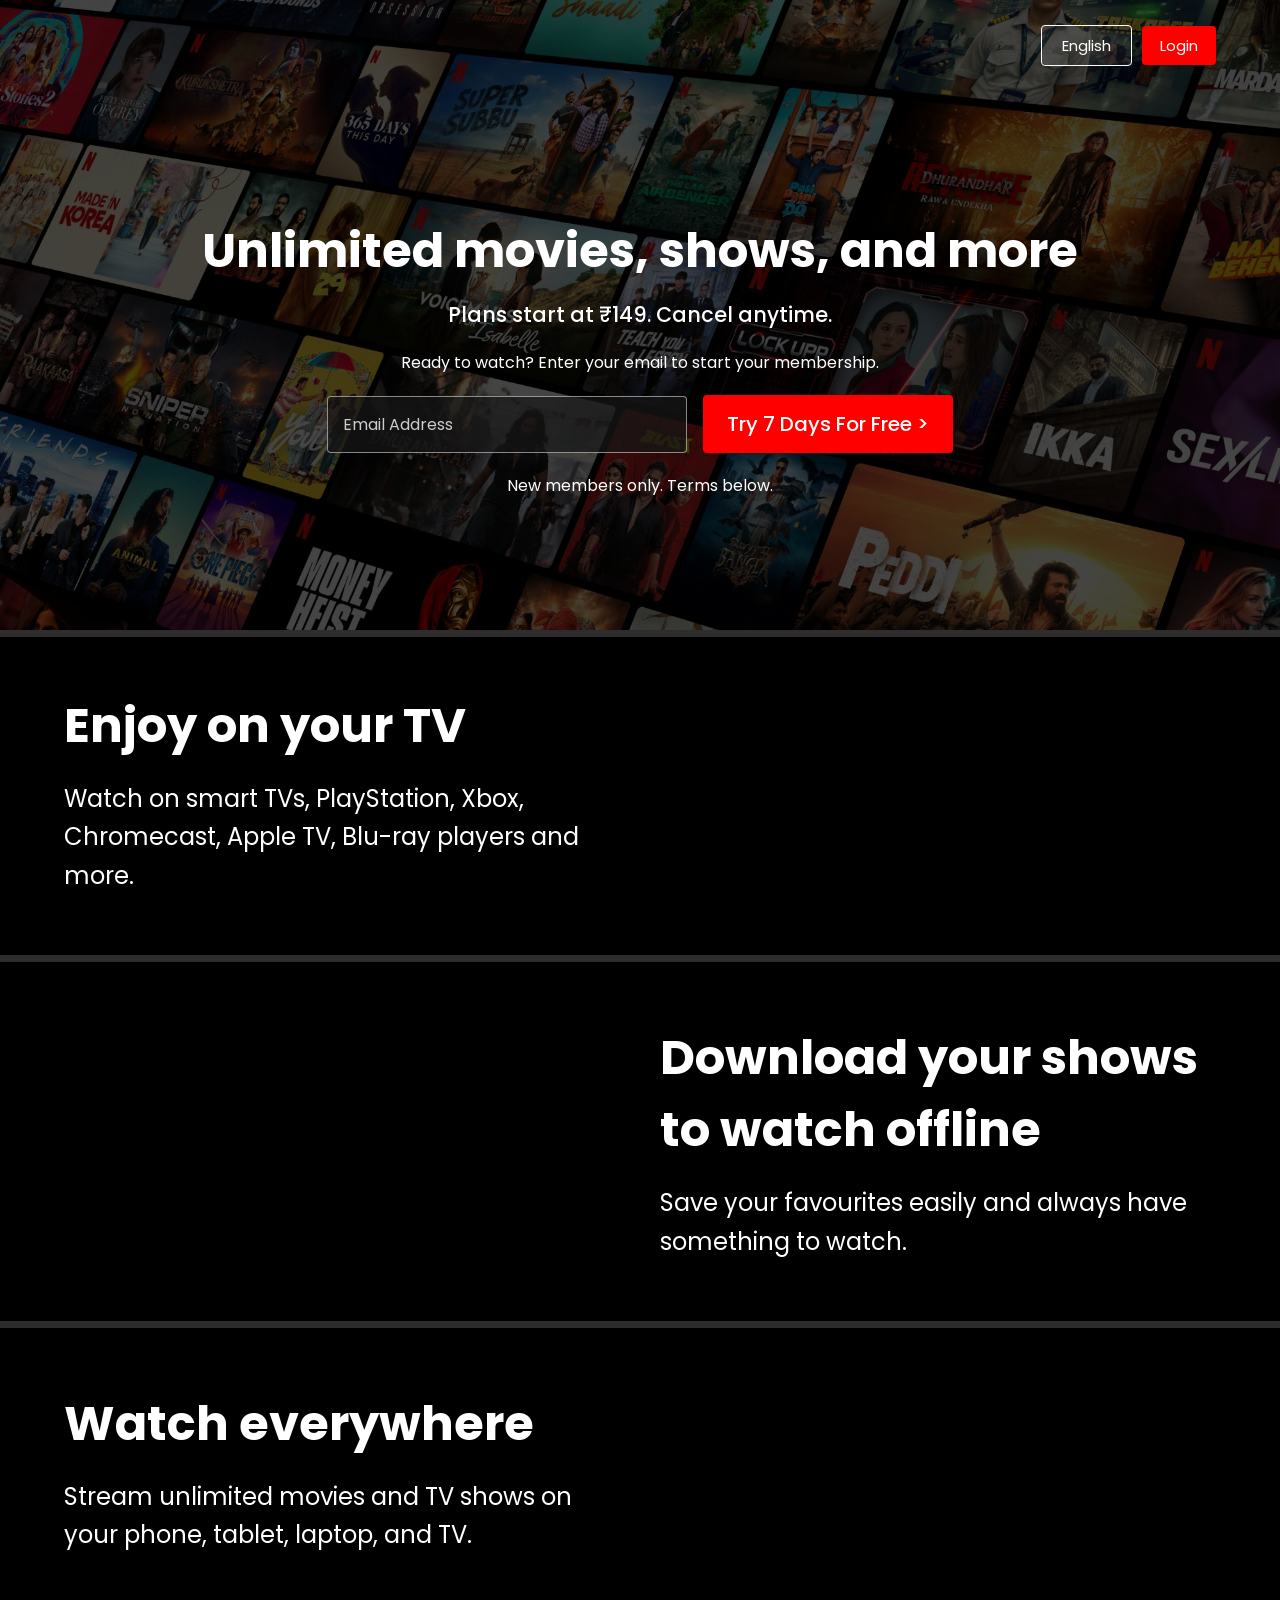
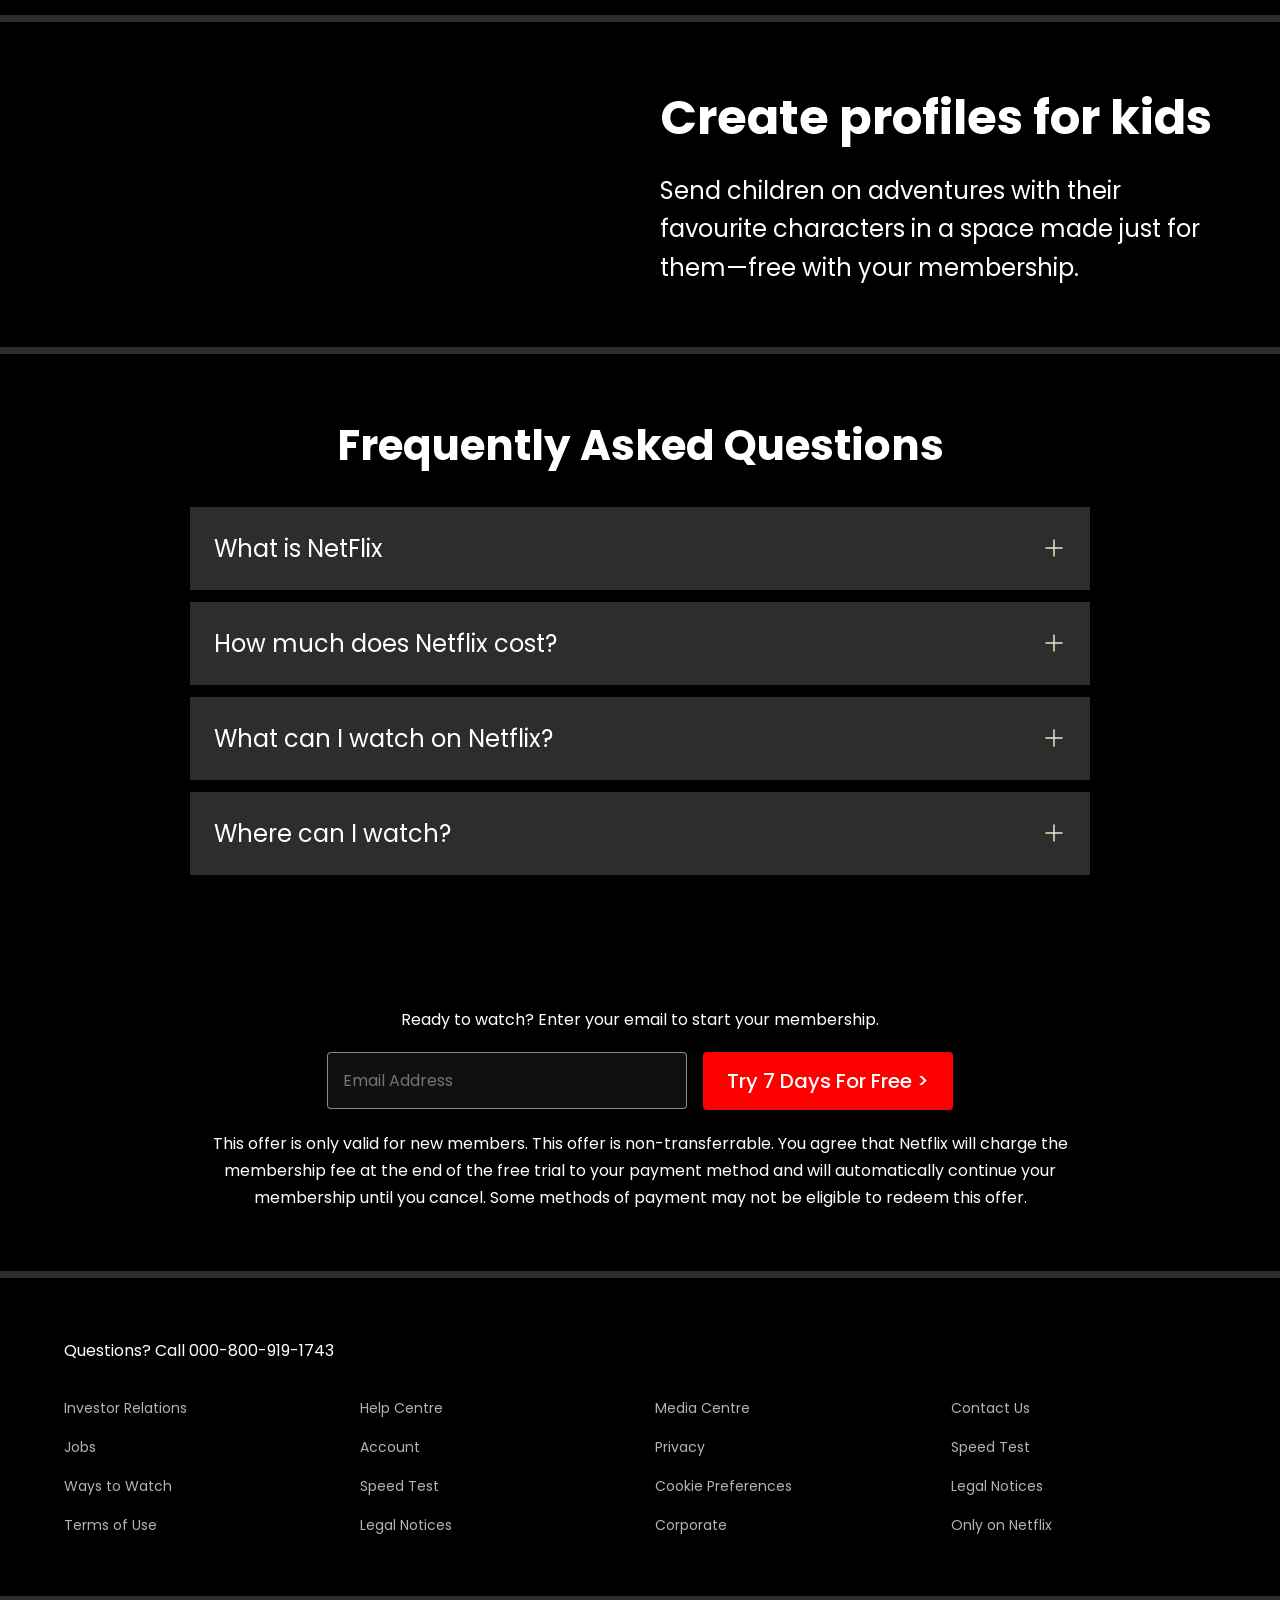
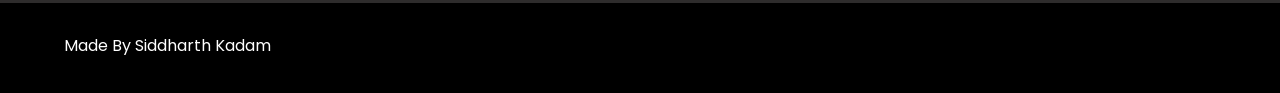
==== index.html @ 584b53ad "Update index.html" ====
<!DOCTYPE html>
<html lang="en">

<head>
    <meta charset="UTF-8">
    <meta name="viewport" content="width=device-width, initial-scale=1.0">
    <title>Movie Streaming UI Clone</title>
    <link rel="stylesheet" href="style.css">
    <link rel="preconnect" href="https://fonts.googleapis.com">
    <link rel="preconnect" href="https://fonts.gstatic.com" crossorigin>
    <link
        href="https://fonts.googleapis.com/css2?family=Poppins:ital,wght@0,100;0,200;0,300;0,400;0,500;0,600;0,700;0,800;0,900;1,100;1,200;1,300;1,400;1,500;1,600;1,700;1,800;1,900&display=swap"
        rel="stylesheet">

</head>

<body>
    <div class="main">
        <nav>
             <span> 
                 <img width="60"
                    src="https://occ.a.nflxso.net/dnmt/api/v6/iL4oJVDYZ8KLSrJ6eG2OwtghbfQ/AAAAAVvRDRqBcLS7fk0Qpns6gQSS3VdMMYtpN_ba4Nzu63yuVrE7JHt-MdKCNAQnJ8SrsPBqivurwF6ugwnAa54jBGNohFD6CNLHDjwQUnPO_cKrHSqgmLOAw0zUe2dRClJd4cchXguY1Bjj.svg"
                    alt="">
            </span>
            <div>
                <button class="btn">English</button>
                <button class="btn-red-sm">Login</button>
            </div>
        </nav>
        <div class="box"></div>
        <div class="hero">
            <span>Unlimited movies, shows, and more</span>
            <span>Plans start at ₹149. Cancel anytime.</span>
            <span>Ready to watch? Enter your email to start your membership.</span>
            <div class="hero-buttons">
                <input type="text" placeholder="Email Address">
                <button class="btn-red">Try 7 Days For Free > </button>
            </div>

            <span>New members only. Terms below.</span>


        </div>
        <div class="separation"></div>
    </div>

    <section class="first">
        <div>
            <span> Enjoy on your TV</span>
            <span>Watch on smart TVs, PlayStation, Xbox, Chromecast, Apple TV, Blu-ray players and more.</span>
        </div>

        <div class="secImg">
            <!-- <img src="https://assets.nflxext.com/ffe/siteui/acquisition/ourStory/fuji/desktop/tv.png" alt="">
            <video src="https://assets.nflxext.com/ffe/siteui/acquisition/ourStory/fuji/desktop/video-tv-in-0819.m4v"
                autoplay loop muted></video> -->
        </div>
    </section>
    <div class="separation"></div>

    <section class="first second">

        <div class="secImg">
            <!-- <img src="https://assets.nflxext.com/ffe/siteui/acquisition/ourStory/fuji/desktop/mobile-0819.jpg" alt=""> -->

        </div>

        <div>
            <span>Download your shows to watch offline</span>
            <span>Save your favourites easily and always have something to watch.</span>
        </div>
    </section>
    <div class="separation"></div>

    <section class="first third">
        <div>
            <span>Watch everywhere</span>
            <span>Stream unlimited movies and TV shows on your phone, tablet, laptop, and TV.</span>
        </div>

        <div class="secImg">
            <!-- <img src="https://assets.nflxext.com/ffe/siteui/acquisition/ourStory/fuji/desktop/tv.png" alt="">
            <video src="https://assets.nflxext.com/ffe/siteui/acquisition/ourStory/fuji/desktop/video-devices-in.m4v"
                autoplay loop muted></video> -->
        </div>
    </section>
    <div class="separation"></div>

    <section class="first second">

        <div class="secImg">
            <!-- <img src="https://occ-0-2849-3646.1.nflxso.net/dnm/api/v6/19OhWN2dO19C9txTON9tvTFtefw/AAAABVr8nYuAg0xDpXDv0VI9HUoH7r2aGp4TKRCsKNQrMwxzTtr-NlwOHeS8bCI2oeZddmu3nMYr3j9MjYhHyjBASb1FaOGYZNYvPBCL.png?r=54d"
                alt=""> -->

        </div>
        <div>
            <span>Create profiles for kids</span>
            <span>Send children on adventures with their favourite characters in a space made just for them—free with
                your membership.</span>
        </div>
    </section>

    <div class="separation"></div>

    <section class="faq">
        <h2>Frequently Asked Questions</h2>
        <div class="faqbox">
            <span>What is NetFlix</span>
            <svg width="24" height="24" viewBox="0 0 24 24" fill="white" xmlns="http://www.w3.org/2000/svg">
                <path d="M12 4V20" stroke="#141B34" stroke-width="1.5" stroke-linecap="round" stroke-linejoin="round" />
                <path d="M4 12H20" stroke="#141B34" stroke-width="1.5" stroke-linecap="round" stroke-linejoin="round" />
            </svg>


        </div>

        <div class="faqbox">
            <span>How much does Netflix cost?</span>
            <svg width="24" height="24" viewBox="0 0 24 24" fill="white" xmlns="http://www.w3.org/2000/svg">
                <path d="M12 4V20" stroke="#141B34" stroke-width="1.5" stroke-linecap="round" stroke-linejoin="round" />
                <path d="M4 12H20" stroke="#141B34" stroke-width="1.5" stroke-linecap="round" stroke-linejoin="round" />
            </svg>


        </div>

        <div class="faqbox">
            <span>What can I watch on Netflix?</span>
            <svg width="24" height="24" viewBox="0 0 24 24" fill="white" xmlns="http://www.w3.org/2000/svg">
                <path d="M12 4V20" stroke="#141B34" stroke-width="1.5" stroke-linecap="round" stroke-linejoin="round" />
                <path d="M4 12H20" stroke="#141B34" stroke-width="1.5" stroke-linecap="round" stroke-linejoin="round" />
            </svg>


        </div>

        <div class="faqbox">
            <span>Where can I watch?</span>
            <svg width="24" height="24" viewBox="0 0 24 24" fill="white" xmlns="http://www.w3.org/2000/svg">
                <path d="M12 4V20" stroke="#141B34" stroke-width="1.5" stroke-linecap="round" stroke-linejoin="round" />
                <path d="M4 12H20" stroke="#141B34" stroke-width="1.5" stroke-linecap="round" stroke-linejoin="round" />
            </svg>


        </div>


    </section>


    <div class="new">

        <div class="box"></div>
        <div class="heronew">
            <span>Ready to watch? Enter your email to start your membership.</span>
            <div class="hero-buttons">
                <input type="text" placeholder="Email Address">
                <button class="btn-red">Try 7 Days For Free > </button>
            </div>

            <span>This offer is only valid for new members. This offer is non-transferrable. You agree that Netflix will
                charge the membership fee at the end of the free trial to your payment method and will automatically
                continue your membership until you cancel. Some methods of payment may not be eligible to redeem this
                offer.</span>



            <!-- <span>Questions? Call 000-800-919-1743</span> -->

        </div>

    </div>

    <div class="separation"></div>

    <footer>
      <div class="questions">Questions? Call 000-800-919-1743</div> 
        <div class="footer">

            <div class="footer-item">
                <a href="faq">Investor Relations</a>
                <a href="faq">Jobs</a>
                <a href="faq">Ways to Watch</a>
                <a href="faq">Terms of Use</a>
            </div>

            <div class="footer-item">
                <a href="faq">Help Centre</a>
                <a href="faq">Account</a>
                <a href="faq">Speed Test</a>
                <a href="faq">Legal Notices</a>
            </div>

            <div class="footer-item">
                <a href="faq">Media Centre</a>
                <a href="faq">Privacy</a>
                <a href="faq">Cookie Preferences</a>
                <a href="faq">Corporate</a>
            </div>


            <div class="footer-item">
                <a href="faq">Contact Us</a>
                <a href="faq">Speed Test</a>
                <a href="faq">Legal Notices</a>
                <a href="faq">Only on Netflix</a>
            </div>

        </div>

    </footer>
    <div class="separation"></div>
    
    <div class="question">Made By Siddharth Kadam</div>

</body>

</html>
---- style.css ----
@import url('https://fonts.googleapis.com/css2?family=Poppins:wght@100;200;300;400;500;600;700;800;900&display=swap');

* {
    margin: 0;
    padding: 0;
    box-sizing: border-box;
    font-family: "Poppins", sans-serif;
}

body {
    background: black;
    overflow-x: hidden;
}

img {
    max-width: 100%;
    display: block;
}

.main {
    background-image: url(bg.jpg);
    min-height: 70vh;
    position: relative;
    background-position: center;
    background-repeat: no-repeat;
    background-size: cover;
    height: 70vh;
}

.main .box {
    position: absolute;
    top: 0;
    left: 0;
    width: 100%;
    height: 100%;
    background: black;
    opacity: .64;
    height: 70vh;
}

nav {
    width: 90%;
    max-width: 1200px;
    margin: auto;
    height: 90px;
    display: flex;
    justify-content: space-between;
    align-items: center;
    position: relative;
    z-index: 10;
}

nav img {
    width: 150px;
}

nav div {
    display: flex;
    align-items: center;
    gap: 10px;
}

nav button {
    position: relative;
    z-index: 10;
}

.hero {
    position: relative;
    z-index: 10;
    height: calc(100% - 90px);
    display: flex;
    flex-direction: column;
    justify-content: center;
    align-items: center;
    gap: 20px;
    color: white;
    text-align: center;
    padding: 20px;
}

.hero>:nth-child(1) {
    font-size: clamp(2rem, 5vw, 3rem);
    font-weight: 700;
    line-height: 1.2;
}

.hero>:nth-child(2) {
    font-size: clamp(1rem, 2vw, 1.3rem);
    font-weight: 500;
}

.hero>:nth-child(3) {
    font-size: 1rem;
}

.separation {
    height: 7px;
    background: #2e2c2c;
    position: relative;
    z-index: 20;
}

.btn {
    padding: 8px 20px;
    background: rgba(248, 243, 243, .05);
    color: #fff;
    border: 1px solid #fff;
    border-radius: 4px;
    cursor: pointer;
    font-size: 15px;
    transition: .3s;
}

.btn:hover {
    background: rgba(255, 255, 255, .15);
}

.btn-red {
    background: red;
    color: #fff;
    padding: 14px 24px;
    font-size: 20px;
    font-weight: 500;
    border: none;
    border-radius: 4px;
    cursor: pointer;
    transition: .3s;
    white-space: nowrap;
}

.btn-red:hover {
    background: #c11119;
}

.main input {
    width: 360px;
    max-width: 100%;
    padding: 15px;
    font-size: 16px;
    color: #fff;
    background: rgba(23, 23, 23, .7);
    border: 1px solid rgba(255, 255, 255, .5);
    border-radius: 4px;
    outline: none;
}

.main input::placeholder {
    color: #ccc;
}

.btn-red-sm {
    background: red;
    color: #fff;
    padding: 8px 18px;
    font-size: 15px;
    border: none;
    border-radius: 4px;
    cursor: pointer;
    transition: .3s;
}

.btn-red-sm:hover {
    background: #c11119;
}

.hero-buttons {
    display: flex;
    justify-content: center;
    align-items: center;
    gap: 16px;
    flex-wrap: wrap;
}

.first {
    width: 90%;
    max-width: 1200px;
    margin: auto;
    padding: 60px 0;
    display: flex;
    justify-content: space-between;
    align-items: center;
    gap: 40px;
    color: #fff;
}

.first>div {
    flex: 1;
}

.secImg {
    flex: 1;
    position: relative;
    display: flex;
    justify-content: center;
    align-items: center;
}

.secImg img {
    width: 100%;
    max-width: 555px;
    position: relative;
    z-index: 2;
}

.secImg video {
    position: absolute;
    width: 73%;
    top: 20%;
    left: 13%;
    z-index: 1;
}

section.first>div {
    display: flex;
    flex-direction: column;
    gap: 18px;
}

section.first>div :nth-child(1) {
    font-size: 48px;
    font-weight: 700;
}

section.first>div :nth-child(2) {
    font-size: 24px;
    line-height: 1.6;
}

.faq {
    background: #000;
    color: #fff;
    padding: 60px 20px;
}

.faq h2 {
    text-align: center;
    font-size: 42px;
    margin-bottom: 30px;
}

.faqbox {
    width: 100%;
    max-width: 900px;
    margin: 10px auto;
    padding: 24px;
    background: #2d2d2d;
    display: flex;
    justify-content: space-between;
    align-items: center;
    font-size: 24px;
    cursor: pointer;
    transition: .3s;
}

.faqbox:hover {
    background: #414141;
}

.faqbox svg {
    filter: invert(1);
}

.faqbox {
    transition: 0.3s ease;
    font-size: 24px;
    display: flex;
    align-items: center;
    justify-content: space-between;
    padding: 24px;
    background: #2d2d2d;
    width: 100%;
    max-width: 900px;
    margin: 12px auto;
    cursor: pointer;
}

.heronew {
    display: flex;
    flex-direction: column;
    justify-content: center;
    align-items: center;
    text-align: center;
    color: #fff;
    gap: 20px;
    padding: 60px 20px;
}

.heronew>:nth-child(3) {
    font-size: 16px;
    line-height: 1.7;
    max-width: 900px;
}

.new input {
    width: 360px;
    max-width: 100%;
    padding: 15px;
    font-size: 16px;
    color: #fff;
    border: 1px solid rgba(255, 255, 255, .5);
    border-radius: 4px;
    background: rgba(23, 23, 23, .7);
    outline: none;
}

footer {
    width: 90%;
    max-width: 1200px;
    margin: auto;
    padding: 60px 0;
    color: white;
}

footer .questions {
    margin-bottom: 35px;
}

.question {
    padding-top: 30px;
    padding-left: clamp(20px, 5vw, 80px);
    margin-bottom: 35px;
    color: white;
}

.footer {
    display: grid;
    grid-template-columns: repeat(4, 1fr);
    gap: 30px;
}

.footer-item {
    display: flex;
    flex-direction: column;
    gap: 18px;
}

.footer a {
    color: #b3b3b3;
    text-decoration: none;
    font-size: 14px;
}

.footer a:hover {
    text-decoration: underline;
}

/* ===========================
   Tablet
=========================== */

@media (max-width:992px) {

    .first {
        flex-direction: column;
        text-align: center;
    }

    .second {
        flex-direction: column-reverse;
    }

    .hero-buttons {
        flex-direction: column;
    }

    .hero-buttons input,
    .hero-buttons button {
        width: 100%;
        max-width: 420px;
    }

    .footer {
        grid-template-columns: repeat(2, 1fr);
        text-align: center;
    }

    .footer-item {
        align-items: center;
    }

    section.first>div :nth-child(1) {
        font-size: 38px;
    }

    section.first>div :nth-child(2) {
        font-size: 20px;
    }

}

/* ===========================
   Mobile
=========================== */

@media (max-width:600px) {

    nav {
        width: 95%;
        height: 80px;
    }

    nav img {
        width: 110px;
    }

    .btn {
        padding: 6px 12px;
        font-size: 13px;
    }

    .btn-red-sm {
        padding: 6px 14px;
        font-size: 13px;
        margin-left: 0;
    }

    .hero {
        padding: 20px;
        gap: 16px;
    }

    .hero>:nth-child(1) {
        font-size: 32px;
    }

    .hero>:nth-child(2) {
        font-size: 18px;
    }

    .hero>:nth-child(3) {
        font-size: 15px;
    }

    .hero-buttons {
        flex-direction: column;
        width: 100%;
    }

    .hero-buttons input,
    .hero-buttons button {
        width: 100%;
    }

    section.first {
        padding: 40px 0;
    }

    section.first>div :nth-child(1) {
        font-size: 30px;
    }

    section.first>div :nth-child(2) {
        font-size: 18px;
    }

    .secImg img {
        max-width: 320px;
    }

    .secImg video {
        width: 73%;
        top: 20%;
        left: 13%;
    }

    .faq {
        padding: 40px 15px;
    }

    .faq h2 {
        font-size: 28px;
    }

    .faqbox {
        font-size: 18px;
        padding: 18px;
    }

    .heronew {
        padding: 40px 15px;
    }

    .new input {
        width: 100%;
    }

    .footer {
        grid-template-columns: 1fr;
        text-align: center;
    }

    .footer-item {
        align-items: center;
    }
}
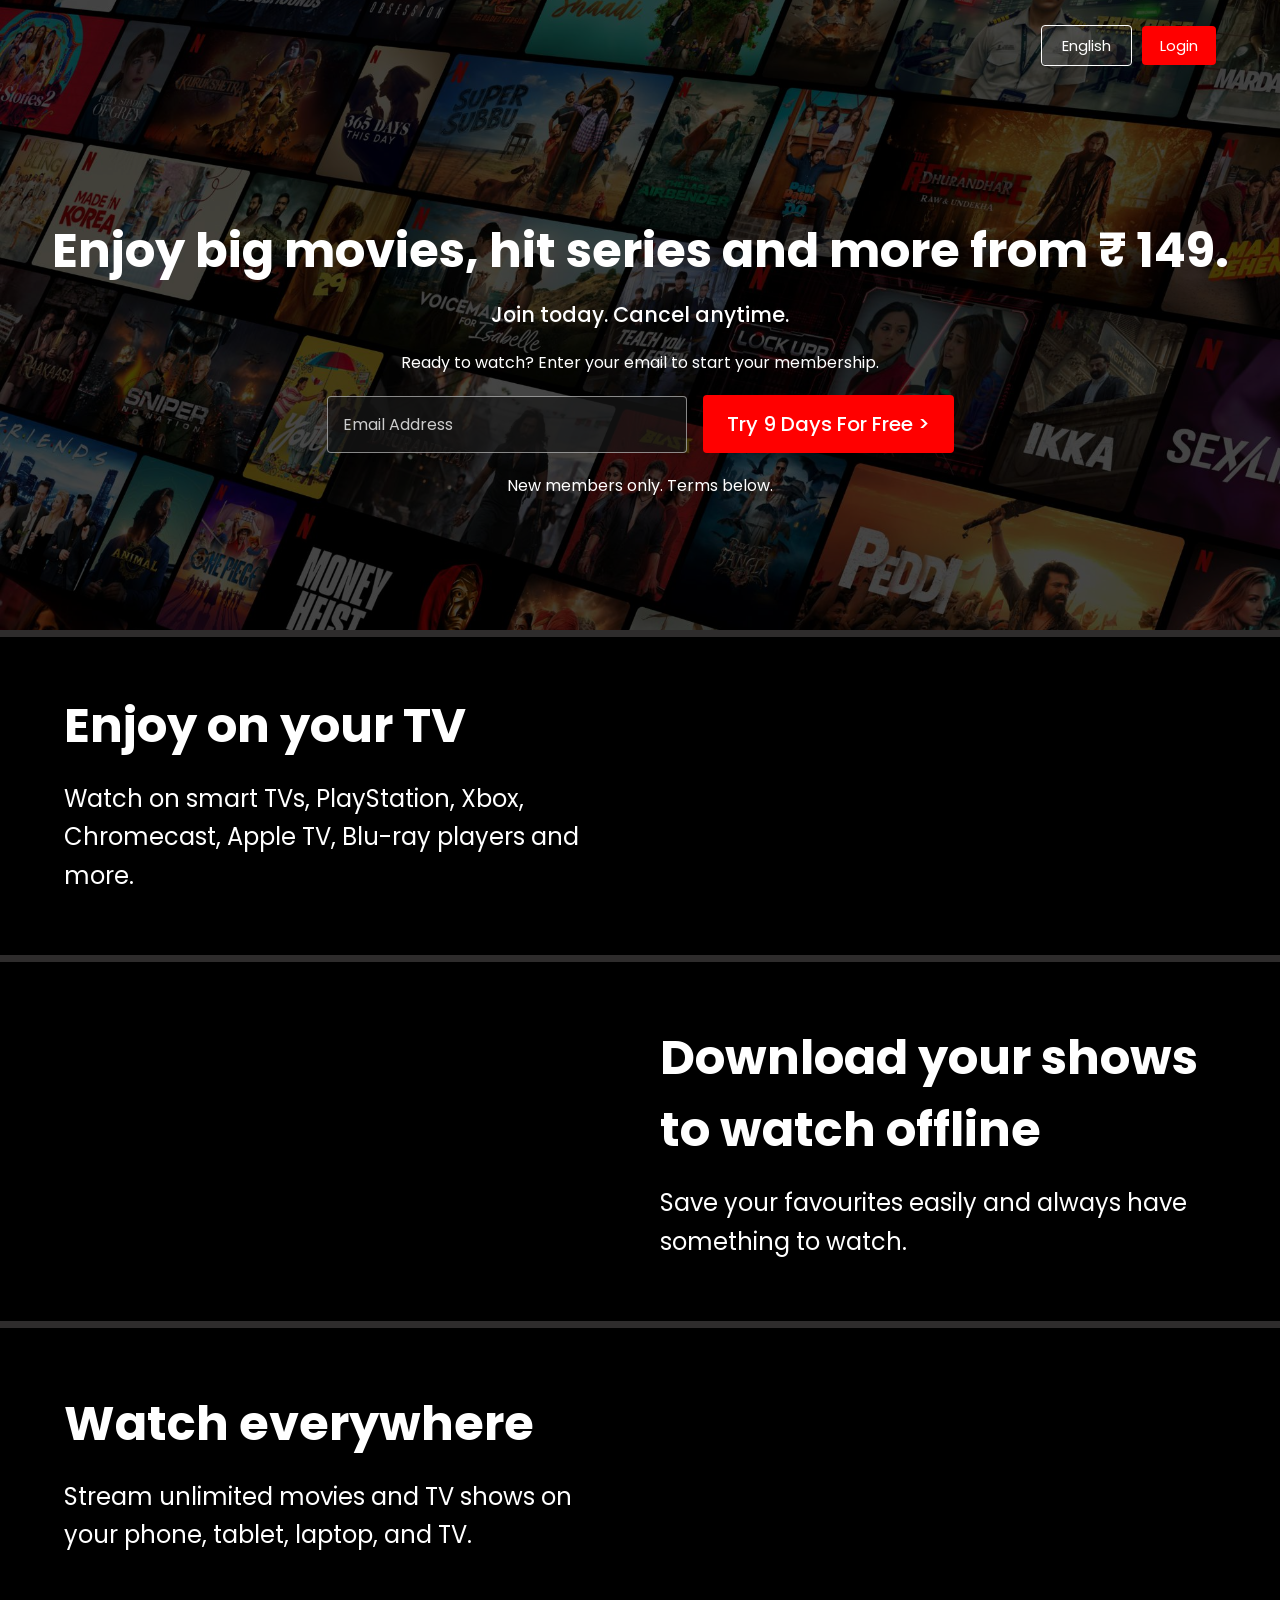
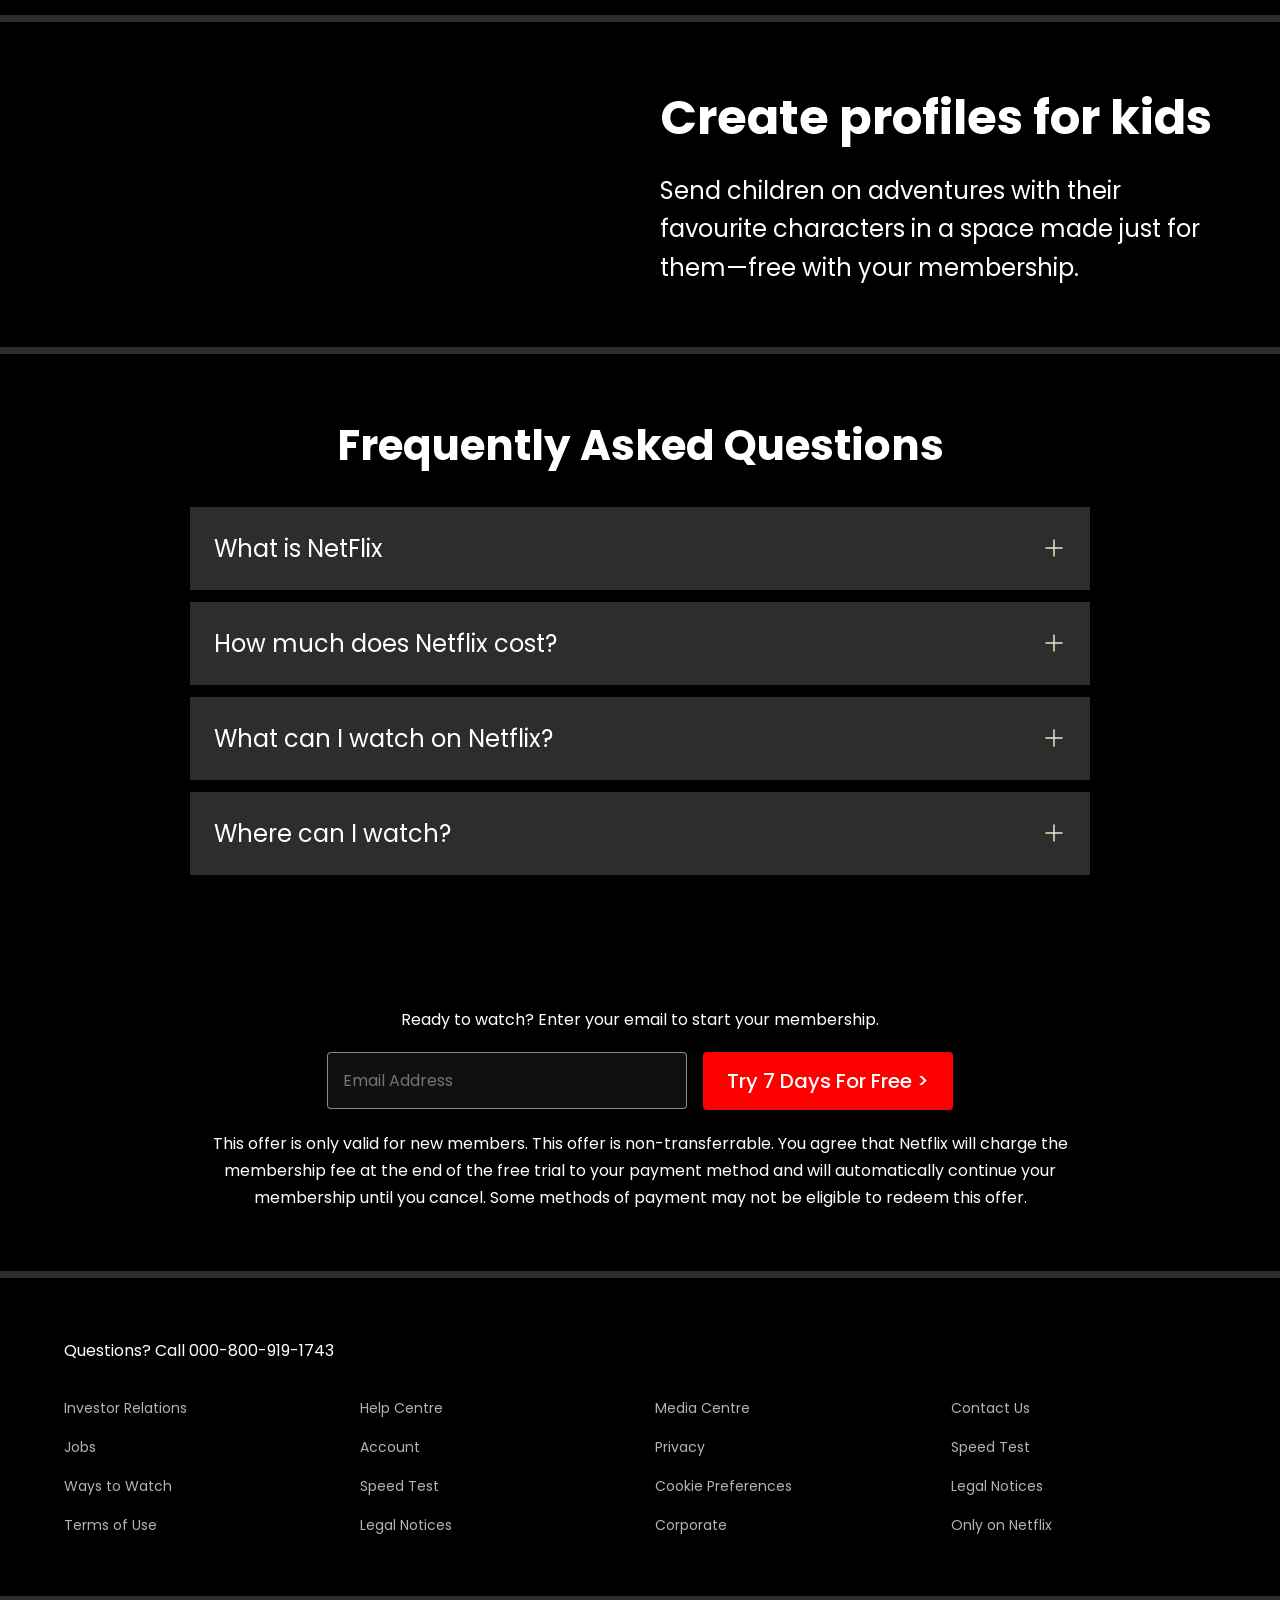
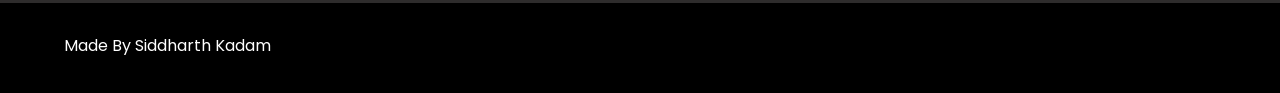
==== commit 7f6f9bd8: "Update index.html" ====
--- a/index.html
+++ b/index.html
@@ -18,9 +18,9 @@
     <div class="main">
         <nav>
              <span> 
-                 <img width="60"
+                 <!-- <img width="60"
                     src="https://occ.a.nflxso.net/dnmt/api/v6/iL4oJVDYZ8KLSrJ6eG2OwtghbfQ/AAAAAVvRDRqBcLS7fk0Qpns6gQSS3VdMMYtpN_ba4Nzu63yuVrE7JHt-MdKCNAQnJ8SrsPBqivurwF6ugwnAa54jBGNohFD6CNLHDjwQUnPO_cKrHSqgmLOAw0zUe2dRClJd4cchXguY1Bjj.svg"
-                    alt="">
+                    alt=""> -->
             </span>
             <div>
                 <button class="btn">English</button>
@@ -29,12 +29,12 @@
         </nav>
         <div class="box"></div>
         <div class="hero">
-            <span>Unlimited movies, shows, and more</span>
-            <span>Plans start at ₹149. Cancel anytime.</span>
+            <span>Enjoy big movies, hit series and more from ₹ 149.</span>
+            <span>Join today. Cancel anytime.</span>
             <span>Ready to watch? Enter your email to start your membership.</span>
             <div class="hero-buttons">
                 <input type="text" placeholder="Email Address">
-                <button class="btn-red">Try 7 Days For Free > </button>
+                <button class="btn-red">Try 9 Days For Free > </button>
             </div>
 
             <span>New members only. Terms below.</span>
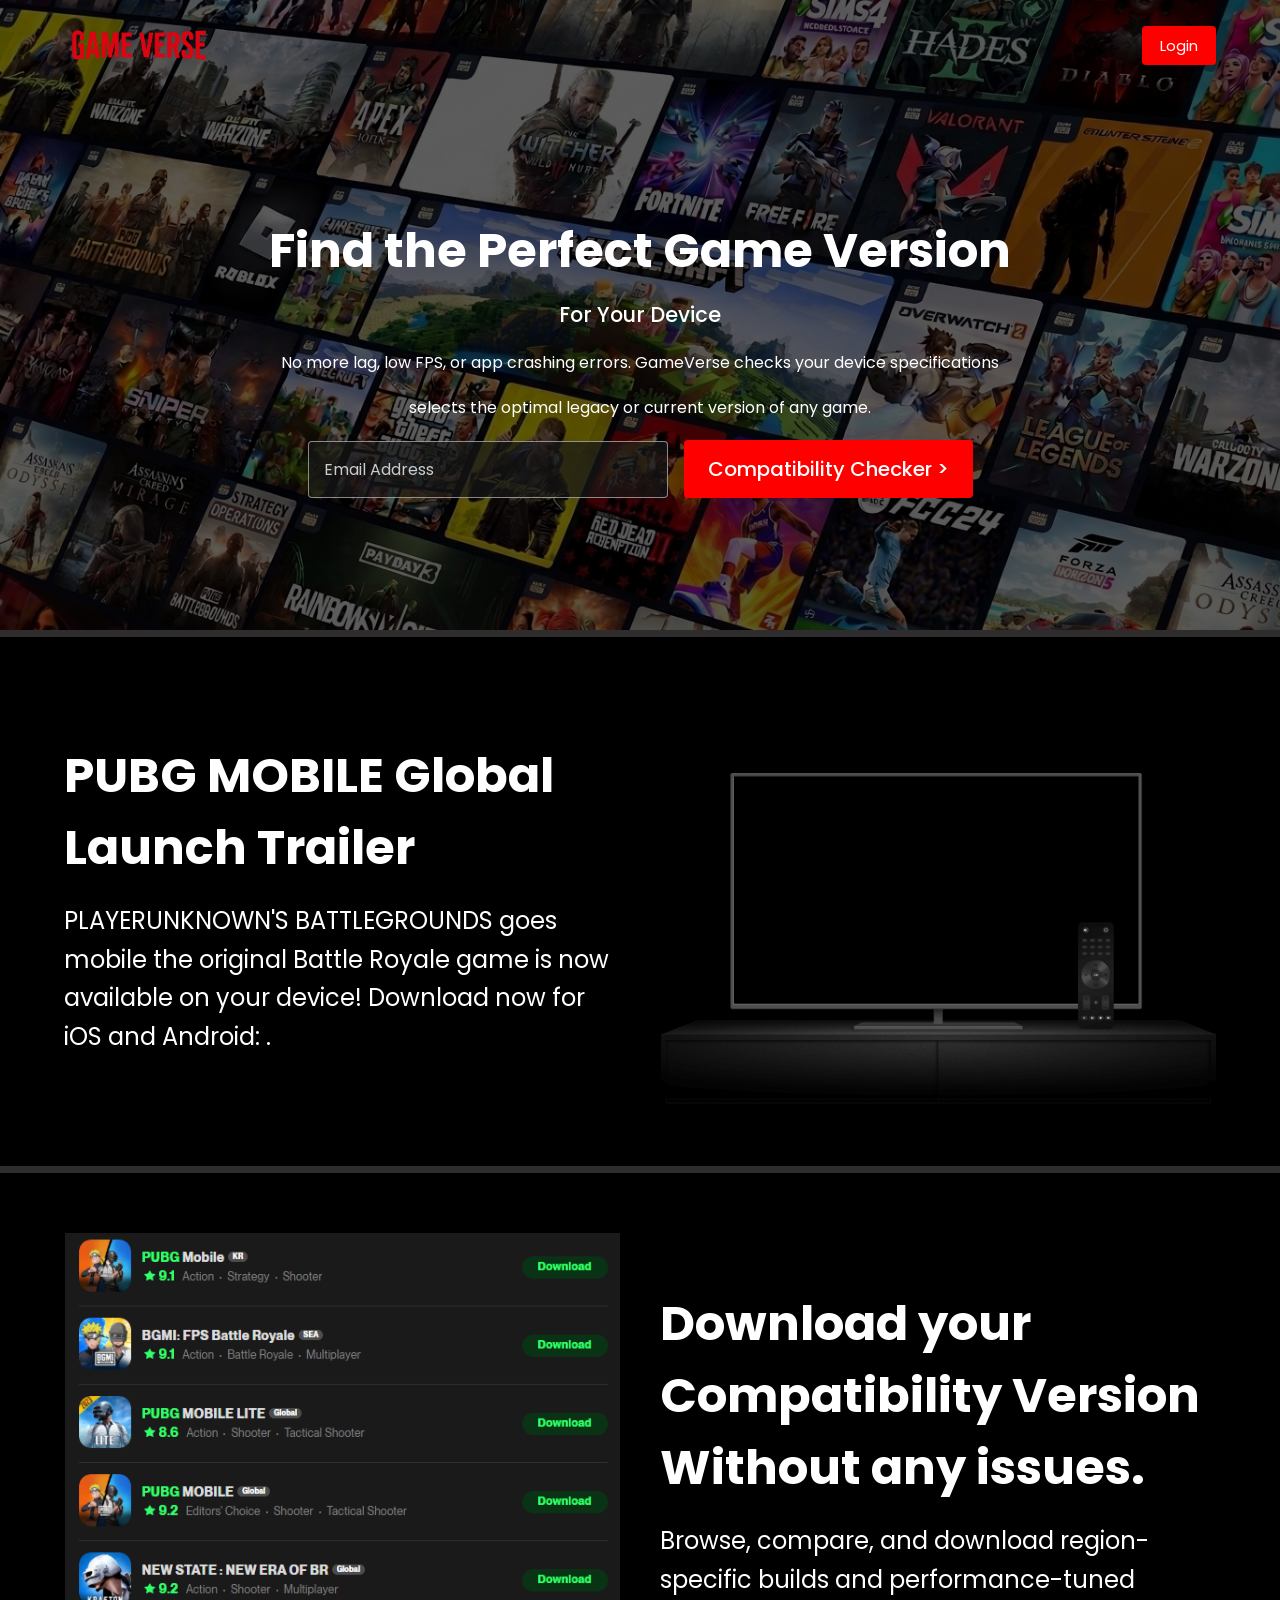
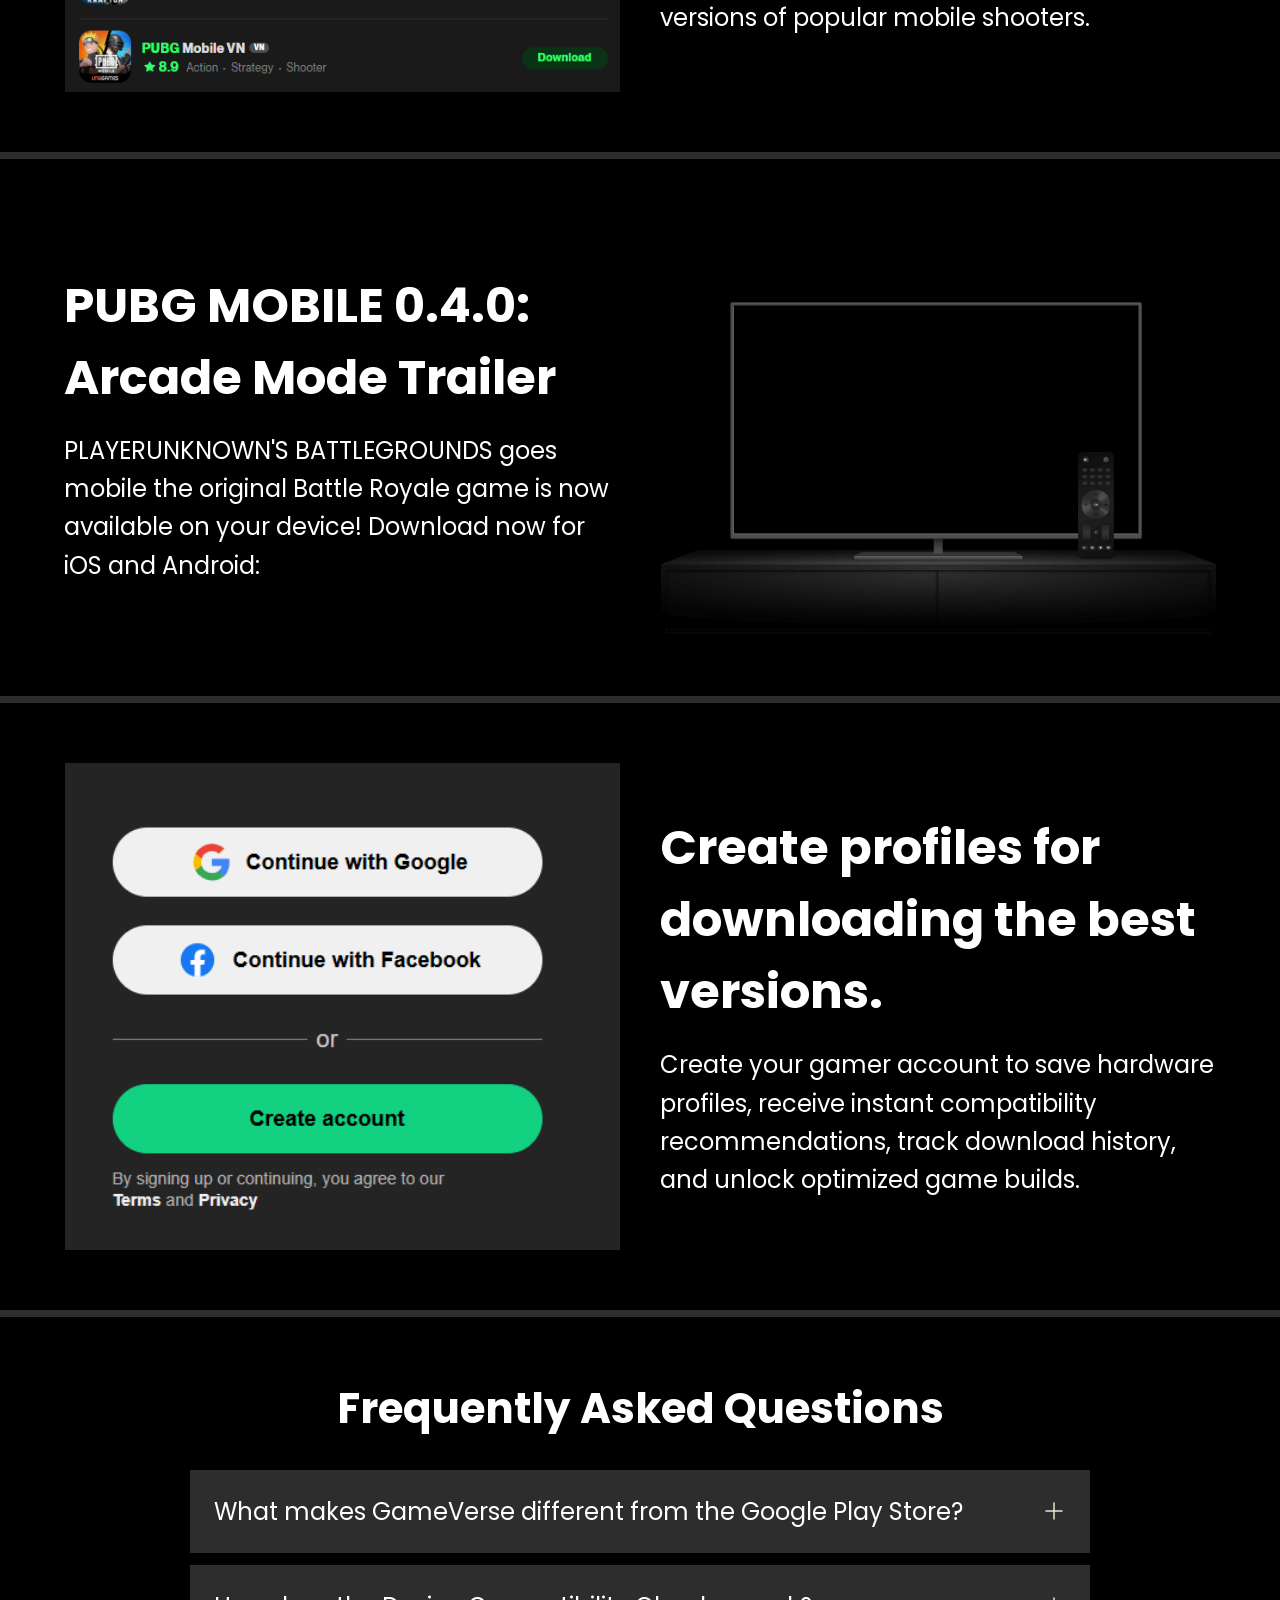
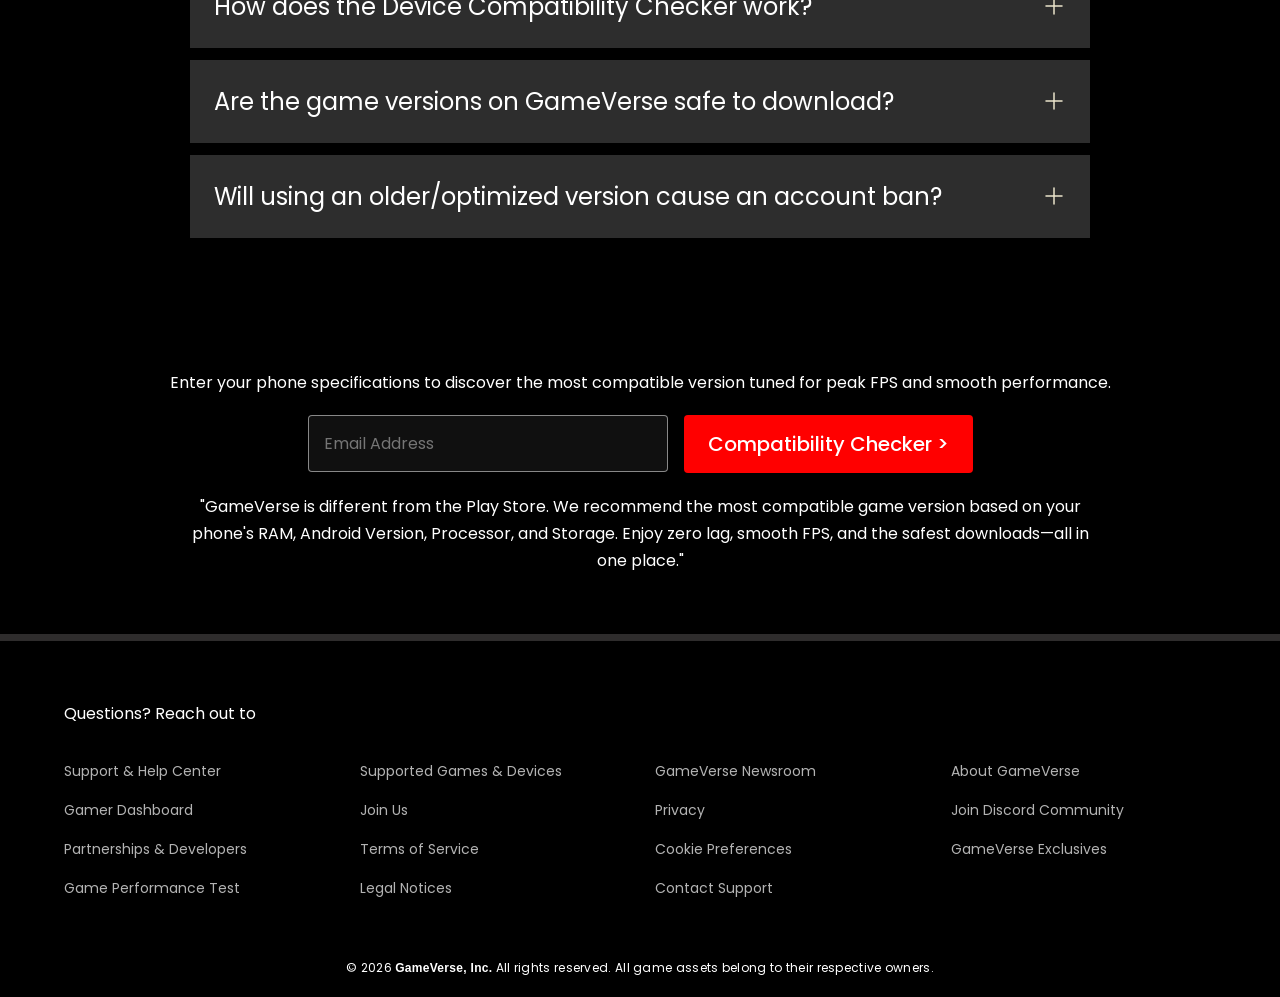
==== commit 0baaa0c4: "update" ====
--- a/index.html
+++ b/index.html
@@ -17,27 +17,25 @@
 <body>
     <div class="main">
         <nav>
-             <span> 
-                 <!-- <img width="60"
-                    src="https://occ.a.nflxso.net/dnmt/api/v6/iL4oJVDYZ8KLSrJ6eG2OwtghbfQ/AAAAAVvRDRqBcLS7fk0Qpns6gQSS3VdMMYtpN_ba4Nzu63yuVrE7JHt-MdKCNAQnJ8SrsPBqivurwF6ugwnAa54jBGNohFD6CNLHDjwQUnPO_cKrHSqgmLOAw0zUe2dRClJd4cchXguY1Bjj.svg"
-                    alt=""> -->
+            <span>
+                <img width="60" src="/logo.png" alt="">
             </span>
             <div>
-                <button class="btn">English</button>
                 <button class="btn-red-sm">Login</button>
             </div>
         </nav>
         <div class="box"></div>
         <div class="hero">
-            <span>Enjoy big movies, hit series and more from ₹ 149.</span>
-            <span>Join today. Cancel anytime.</span>
-            <span>Ready to watch? Enter your email to start your membership.</span>
+            <span>Find the Perfect Game Version</span>
+            <span>For Your Device</span>
+            <span>No more lag, low FPS, or app crashing errors. GameVerse checks your device specifications</span>
+            <span> selects the optimal legacy or current version of any game.</span>
+
             <div class="hero-buttons">
                 <input type="text" placeholder="Email Address">
-                <button class="btn-red">Try 9 Days For Free > </button>
-            </div>
-
-            <span>New members only. Terms below.</span>
+                <button class="btn-red">Compatibility Checker > </button>
+            </div>
+
 
 
         </div>
@@ -46,14 +44,15 @@
 
     <section class="first">
         <div>
-            <span> Enjoy on your TV</span>
-            <span>Watch on smart TVs, PlayStation, Xbox, Chromecast, Apple TV, Blu-ray players and more.</span>
-        </div>
-
-        <div class="secImg">
-            <!-- <img src="https://assets.nflxext.com/ffe/siteui/acquisition/ourStory/fuji/desktop/tv.png" alt="">
-            <video src="https://assets.nflxext.com/ffe/siteui/acquisition/ourStory/fuji/desktop/video-tv-in-0819.m4v"
-                autoplay loop muted></video> -->
+            <span>
+                PUBG MOBILE Global Launch Trailer</span>
+            <span>PLAYERUNKNOWN'S BATTLEGROUNDS goes mobile the original Battle Royale game is now available on your
+                device! Download now for iOS and Android: .</span>
+        </div>
+
+        <div class="secImg">
+            <img src="/tv.png" alt="">
+            <video src="pubg video1.mp4" autoplay loop muted preload="metadata"></video>
         </div>
     </section>
     <div class="separation"></div>
@@ -61,27 +60,28 @@
     <section class="first second">
 
         <div class="secImg">
-            <!-- <img src="https://assets.nflxext.com/ffe/siteui/acquisition/ourStory/fuji/desktop/mobile-0819.jpg" alt=""> -->
-
-        </div>
-
-        <div>
-            <span>Download your shows to watch offline</span>
-            <span>Save your favourites easily and always have something to watch.</span>
+            <img src="down.png" alt="">
+
+        </div>
+
+        <div>
+            <span>Download your Compatibility Version Without any issues.</span>
+            <span>Browse, compare, and download region-specific builds and performance-tuned versions of popular mobile
+                shooters.</span>
         </div>
     </section>
     <div class="separation"></div>
 
     <section class="first third">
         <div>
-            <span>Watch everywhere</span>
-            <span>Stream unlimited movies and TV shows on your phone, tablet, laptop, and TV.</span>
-        </div>
-
-        <div class="secImg">
-            <!-- <img src="https://assets.nflxext.com/ffe/siteui/acquisition/ourStory/fuji/desktop/tv.png" alt="">
-            <video src="https://assets.nflxext.com/ffe/siteui/acquisition/ourStory/fuji/desktop/video-devices-in.m4v"
-                autoplay loop muted></video> -->
+            <span>PUBG MOBILE 0.4.0: Arcade Mode Trailer</span>
+            <span>PLAYERUNKNOWN'S BATTLEGROUNDS goes mobile the original Battle Royale game is now available on your
+                device! Download now for iOS and Android:</span>
+        </div>
+
+        <div class="secImg">
+            <img src="tv.png" alt="">
+            <video src="pubg video2.mp4" autoplay loop muted preload="metadata"></video>
         </div>
     </section>
     <div class="separation"></div>
@@ -89,14 +89,13 @@
     <section class="first second">
 
         <div class="secImg">
-            <!-- <img src="https://occ-0-2849-3646.1.nflxso.net/dnm/api/v6/19OhWN2dO19C9txTON9tvTFtefw/AAAABVr8nYuAg0xDpXDv0VI9HUoH7r2aGp4TKRCsKNQrMwxzTtr-NlwOHeS8bCI2oeZddmu3nMYr3j9MjYhHyjBASb1FaOGYZNYvPBCL.png?r=54d"
-                alt=""> -->
-
-        </div>
-        <div>
-            <span>Create profiles for kids</span>
-            <span>Send children on adventures with their favourite characters in a space made just for them—free with
-                your membership.</span>
+            <img src="acc.png" alt="">
+
+        </div>
+        <div>
+            <span>Create profiles for downloading the best versions.</span>
+            <span>Create your gamer account to save hardware profiles, receive instant compatibility recommendations,
+                track download history, and unlock optimized game builds.</span>
         </div>
     </section>
 
@@ -105,37 +104,37 @@
     <section class="faq">
         <h2>Frequently Asked Questions</h2>
         <div class="faqbox">
-            <span>What is NetFlix</span>
-            <svg width="24" height="24" viewBox="0 0 24 24" fill="white" xmlns="http://www.w3.org/2000/svg">
-                <path d="M12 4V20" stroke="#141B34" stroke-width="1.5" stroke-linecap="round" stroke-linejoin="round" />
-                <path d="M4 12H20" stroke="#141B34" stroke-width="1.5" stroke-linecap="round" stroke-linejoin="round" />
-            </svg>
-
-
-        </div>
-
-        <div class="faqbox">
-            <span>How much does Netflix cost?</span>
-            <svg width="24" height="24" viewBox="0 0 24 24" fill="white" xmlns="http://www.w3.org/2000/svg">
-                <path d="M12 4V20" stroke="#141B34" stroke-width="1.5" stroke-linecap="round" stroke-linejoin="round" />
-                <path d="M4 12H20" stroke="#141B34" stroke-width="1.5" stroke-linecap="round" stroke-linejoin="round" />
-            </svg>
-
-
-        </div>
-
-        <div class="faqbox">
-            <span>What can I watch on Netflix?</span>
-            <svg width="24" height="24" viewBox="0 0 24 24" fill="white" xmlns="http://www.w3.org/2000/svg">
-                <path d="M12 4V20" stroke="#141B34" stroke-width="1.5" stroke-linecap="round" stroke-linejoin="round" />
-                <path d="M4 12H20" stroke="#141B34" stroke-width="1.5" stroke-linecap="round" stroke-linejoin="round" />
-            </svg>
-
-
-        </div>
-
-        <div class="faqbox">
-            <span>Where can I watch?</span>
+            <span> What makes GameVerse different from the Google Play Store?</span>
+            <svg width="24" height="24" viewBox="0 0 24 24" fill="white" xmlns="http://www.w3.org/2000/svg">
+                <path d="M12 4V20" stroke="#141B34" stroke-width="1.5" stroke-linecap="round" stroke-linejoin="round" />
+                <path d="M4 12H20" stroke="#141B34" stroke-width="1.5" stroke-linecap="round" stroke-linejoin="round" />
+            </svg>
+
+
+        </div>
+
+        <div class="faqbox">
+            <span>How does the Device Compatibility Checker work?</span>
+            <svg width="24" height="24" viewBox="0 0 24 24" fill="white" xmlns="http://www.w3.org/2000/svg">
+                <path d="M12 4V20" stroke="#141B34" stroke-width="1.5" stroke-linecap="round" stroke-linejoin="round" />
+                <path d="M4 12H20" stroke="#141B34" stroke-width="1.5" stroke-linecap="round" stroke-linejoin="round" />
+            </svg>
+
+
+        </div>
+
+        <div class="faqbox">
+            <span>Are the game versions on GameVerse safe to download?</span>
+            <svg width="24" height="24" viewBox="0 0 24 24" fill="white" xmlns="http://www.w3.org/2000/svg">
+                <path d="M12 4V20" stroke="#141B34" stroke-width="1.5" stroke-linecap="round" stroke-linejoin="round" />
+                <path d="M4 12H20" stroke="#141B34" stroke-width="1.5" stroke-linecap="round" stroke-linejoin="round" />
+            </svg>
+
+
+        </div>
+
+        <div class="faqbox">
+            <span>Will using an older/optimized version cause an account ban?</span>
             <svg width="24" height="24" viewBox="0 0 24 24" fill="white" xmlns="http://www.w3.org/2000/svg">
                 <path d="M12 4V20" stroke="#141B34" stroke-width="1.5" stroke-linecap="round" stroke-linejoin="round" />
                 <path d="M4 12H20" stroke="#141B34" stroke-width="1.5" stroke-linecap="round" stroke-linejoin="round" />
@@ -152,16 +151,16 @@
 
         <div class="box"></div>
         <div class="heronew">
-            <span>Ready to watch? Enter your email to start your membership.</span>
+            <span>Enter your phone specifications to discover the most compatible version tuned for peak FPS and smooth
+                performance.</span>
             <div class="hero-buttons">
                 <input type="text" placeholder="Email Address">
-                <button class="btn-red">Try 7 Days For Free > </button>
-            </div>
-
-            <span>This offer is only valid for new members. This offer is non-transferrable. You agree that Netflix will
-                charge the membership fee at the end of the free trial to your payment method and will automatically
-                continue your membership until you cancel. Some methods of payment may not be eligible to redeem this
-                offer.</span>
+                <button class="btn-red">Compatibility Checker > </button>
+            </div>
+
+            <span>"GameVerse is different from the Play Store. We recommend the most compatible game version based on
+                your phone's RAM, Android Version, Processor, and Storage. Enjoy zero lag, smooth FPS, and the safest
+                downloads—all in one place."</span>
 
 
 
@@ -174,45 +173,53 @@
     <div class="separation"></div>
 
     <footer>
-      <div class="questions">Questions? Call 000-800-919-1743</div> 
+        <div class="questions">Questions? Reach out to</div>
         <div class="footer">
 
             <div class="footer-item">
-                <a href="faq">Investor Relations</a>
-                <a href="faq">Jobs</a>
-                <a href="faq">Ways to Watch</a>
-                <a href="faq">Terms of Use</a>
-            </div>
-
-            <div class="footer-item">
-                <a href="faq">Help Centre</a>
-                <a href="faq">Account</a>
-                <a href="faq">Speed Test</a>
+                <a href="faq">Support & Help Center</a>
+                <a href="faq">Gamer Dashboard</a>
+                <a href="faq">Partnerships & Developers</a>
+                <a href="faq">Game Performance Test</a>
+            </div>
+
+            <div class="footer-item">
+                <a href="faq">Supported Games & Devices</a>
+                <a href="faq">Join Us</a>
+                <a href="faq">Terms of Service</a>
                 <a href="faq">Legal Notices</a>
             </div>
 
             <div class="footer-item">
-                <a href="faq">Media Centre</a>
+                <a href="faq">GameVerse Newsroom</a>
                 <a href="faq">Privacy</a>
                 <a href="faq">Cookie Preferences</a>
-                <a href="faq">Corporate</a>
-            </div>
-
-
-            <div class="footer-item">
-                <a href="faq">Contact Us</a>
-                <a href="faq">Speed Test</a>
-                <a href="faq">Legal Notices</a>
-                <a href="faq">Only on Netflix</a>
-            </div>
-
-        </div>
+                <a href="faq">Contact Support</a>
+            </div>
+
+
+            <div class="footer-item">
+                <a href="faq">About GameVerse</a>
+                <a href="faq">Join Discord Community</a>
+                <a href="faq">GameVerse Exclusives</a>
+            </div>
+
+        </div>
+
 
     </footer>
-    <div class="separation"></div>
-    
-    <div class="question">Made By Siddharth Kadam</div>
+
+    <!-- <div class="separation"></div> -->
+
+    <div class="footer-copyright">
+        <p>
+            &copy; <span id="current-year">2026</span> <span class="brand-name">GameVerse, Inc.</span> All rights
+            reserved. All game assets belong to their respective owners.
+        </p>
+    </div>
+
+
 
 </body>
 
-</html>
+</html>
--- a/style.css
+++ b/style.css
@@ -18,7 +18,7 @@
 }
 
 .main {
-    background-image: url(bg.jpg);
+    background-image: url(bg\ \(2\).png);
     min-height: 70vh;
     position: relative;
     background-position: center;
@@ -345,6 +345,21 @@
     text-decoration: underline;
 }
 
+.footer-copyright {
+  font-size: 0.75rem; /* 12px */
+  color: #ffffff; /* Neutral muted gray */
+  font-family: 'Poppins', 'Inter', sans-serif;
+  letter-spacing: 0.025em;
+  margin: 0;
+  text-align: center;
+  padding-bottom: 20px;
+}
+
+.footer-copyright .brand-name {
+  color: #ffffff;
+  font-weight: 600;
+}
+
 /* ===========================
    Tablet
 =========================== */
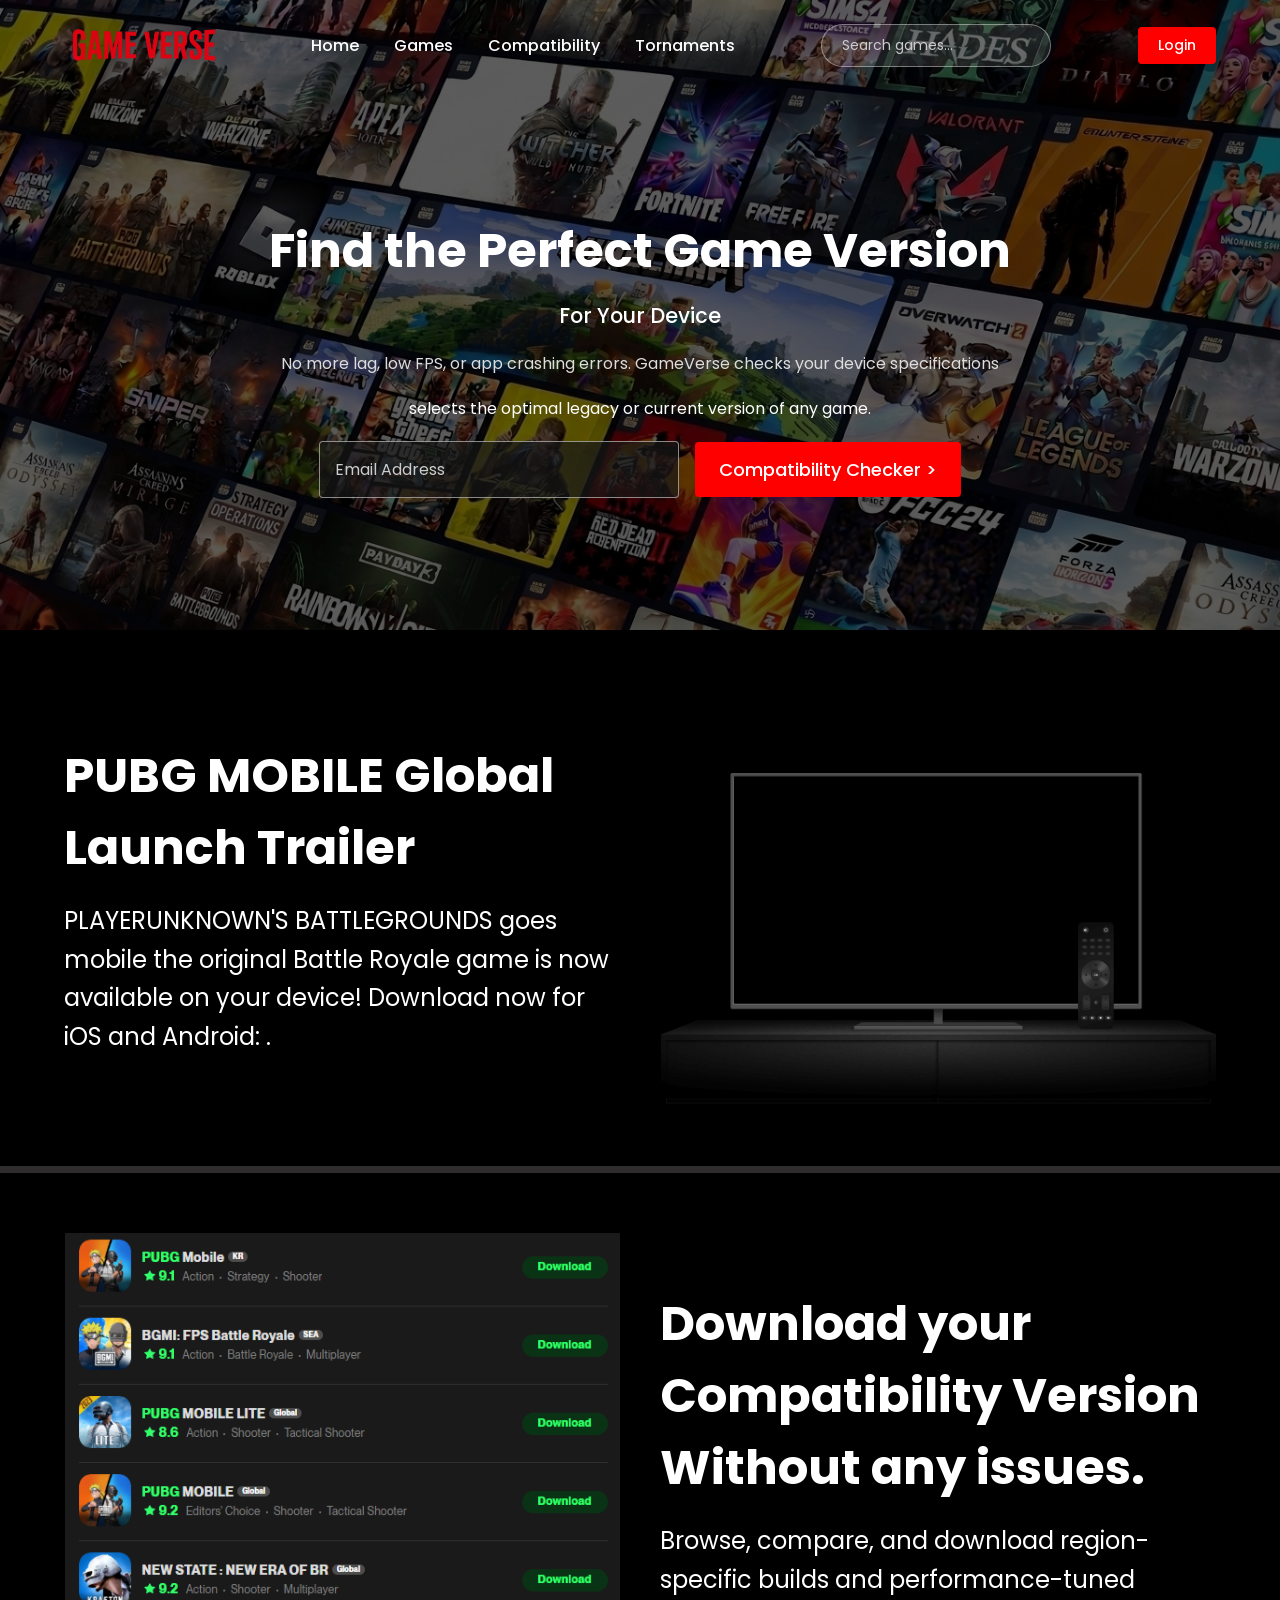
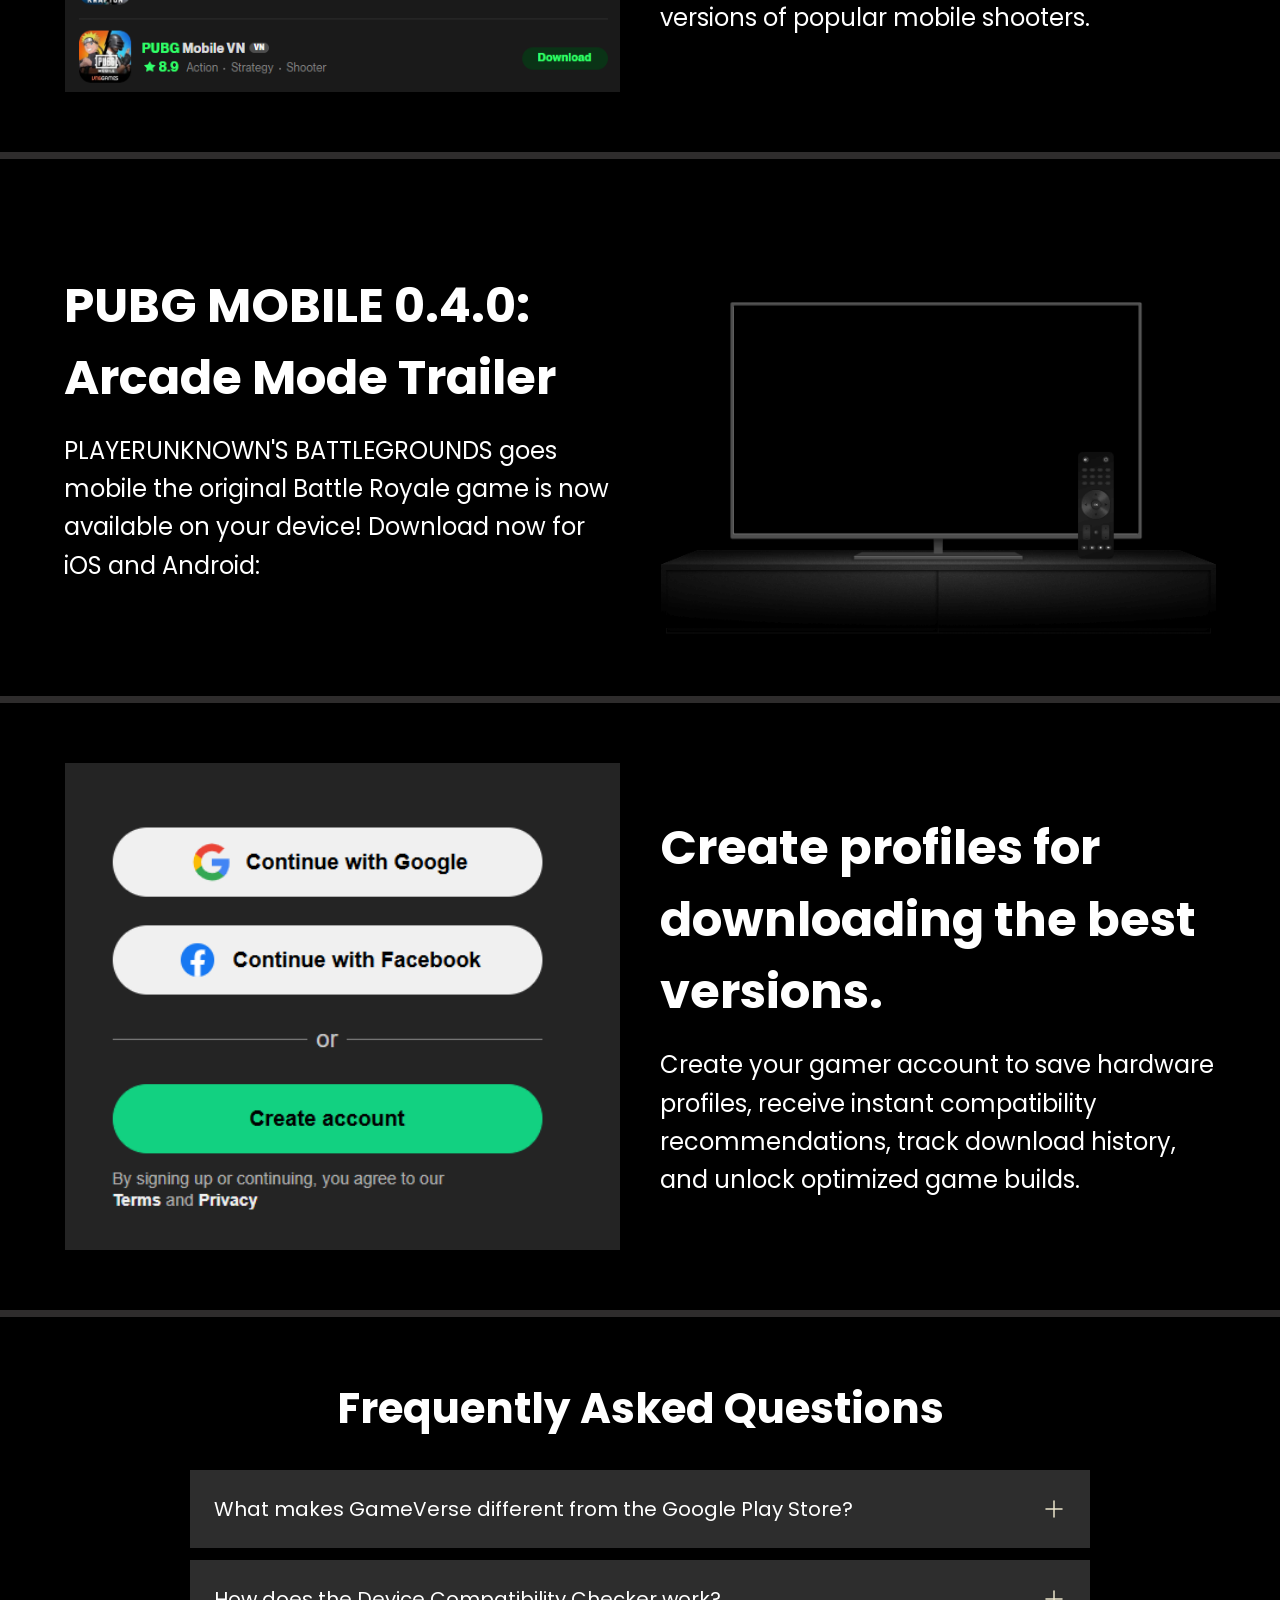
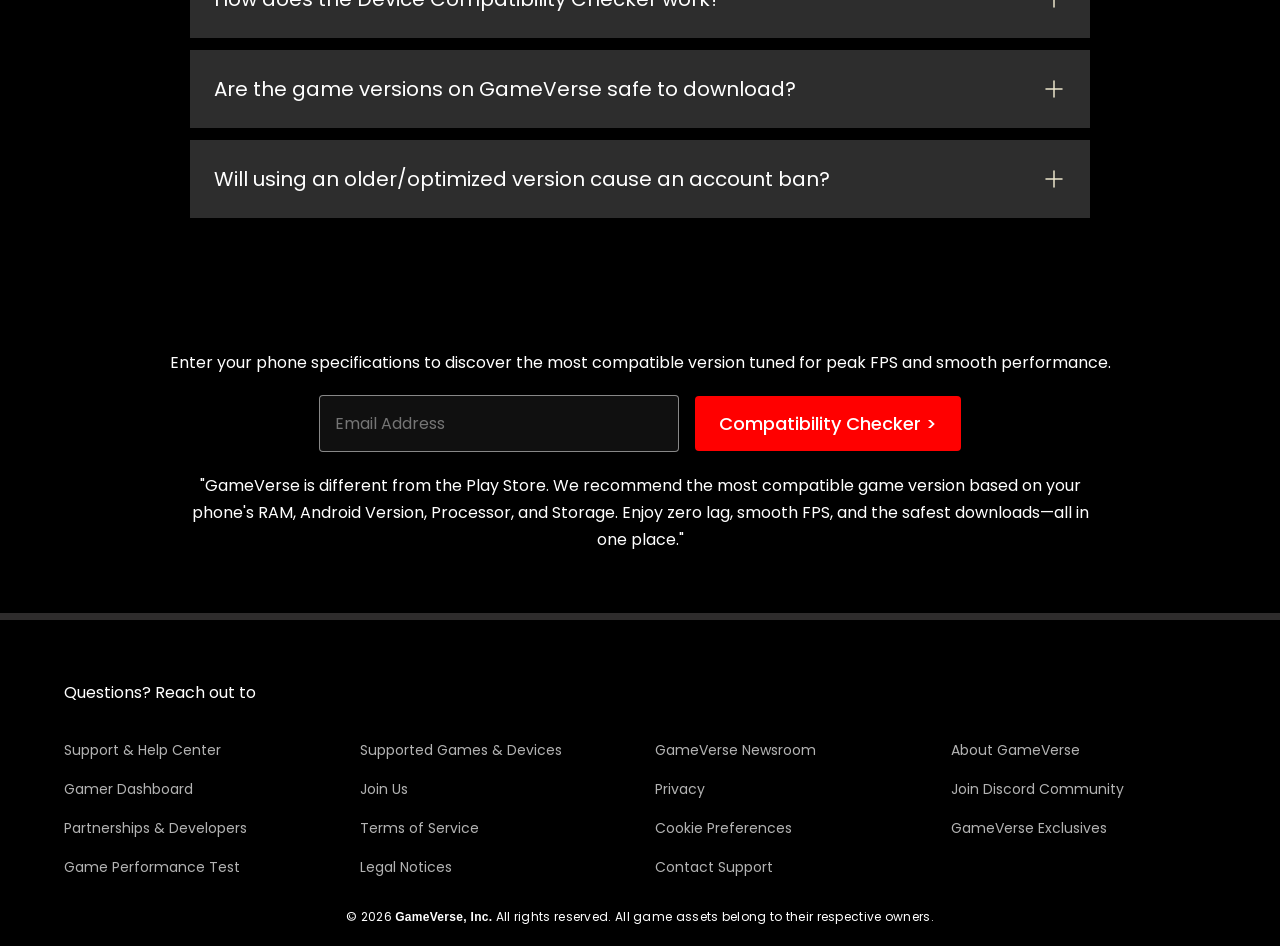
==== commit 14a1792a: "all update" ====
--- a/index.html
+++ b/index.html
@@ -6,6 +6,7 @@
     <meta name="viewport" content="width=device-width, initial-scale=1.0">
     <title>Movie Streaming UI Clone</title>
     <link rel="stylesheet" href="style.css">
+
     <link rel="preconnect" href="https://fonts.googleapis.com">
     <link rel="preconnect" href="https://fonts.gstatic.com" crossorigin>
     <link
@@ -20,9 +21,24 @@
             <span>
                 <img width="60" src="/logo.png" alt="">
             </span>
+            <div class="navbar">
+                <a href="#home">Home</a>
+                <a href="#games">Games</a>
+                <a href="#checker">Compatibility</a>
+                <a href="#tornaments">Tornaments</a>
+
+            </div>
+
+            <div class="search-box">
+                <input type="text" id="searchInput" placeholder="Search games...">
+                <button id="searchBtn"></button>
+            </div>
+
             <div>
                 <button class="btn-red-sm">Login</button>
             </div>
+
+            <button class="hamburger">☰</button>
         </nav>
         <div class="box"></div>
         <div class="hero">
@@ -39,8 +55,9 @@
 
 
         </div>
-        <div class="separation"></div>
+        <!-- <div class="separation"></div> -->
     </div>
+
 
     <section class="first">
         <div>
@@ -219,7 +236,7 @@
     </div>
 
 
-
+    <script src="script.js"></script>
 </body>
 
 </html>
--- a/style.css
+++ b/style.css
@@ -8,7 +8,8 @@
 }
 
 body {
-    background: black;
+    background: #000;
+    color: #fff;
     overflow-x: hidden;
 }
 
@@ -17,14 +18,15 @@
     display: block;
 }
 
+/* Base Main & Overlay */
 .main {
-    background-image: url(bg\ \(2\).png);
+    background-image: url('bg (2).png');
+    /* min-height: 70vh; */
     min-height: 70vh;
     position: relative;
     background-position: center;
     background-repeat: no-repeat;
     background-size: cover;
-    height: 70vh;
 }
 
 .main .box {
@@ -33,11 +35,13 @@
     left: 0;
     width: 100%;
     height: 100%;
-    background: black;
-    opacity: .64;
-    height: 70vh;
-}
-
+    background: #000;
+    opacity: 0.64;
+}
+
+/* ==========================================
+   NAVBAR, SEARCH & LOGIN (DESKTOP DEFAULT)
+   ========================================== */
 nav {
     width: 90%;
     max-width: 1200px;
@@ -48,99 +52,157 @@
     align-items: center;
     position: relative;
     z-index: 10;
+    gap: 15px;
 }
 
 nav img {
-    width: 150px;
-}
-
-nav div {
-    display: flex;
-    align-items: center;
-    gap: 10px;
-}
-
-nav button {
-    position: relative;
-    z-index: 10;
-}
-
-.hero {
-    position: relative;
-    z-index: 10;
-    height: calc(100% - 90px);
-    display: flex;
-    flex-direction: column;
-    justify-content: center;
-    align-items: center;
-    gap: 20px;
-    color: white;
-    text-align: center;
-    padding: 20px;
-}
-
-.hero>:nth-child(1) {
-    font-size: clamp(2rem, 5vw, 3rem);
-    font-weight: 700;
-    line-height: 1.2;
-}
-
-.hero>:nth-child(2) {
-    font-size: clamp(1rem, 2vw, 1.3rem);
+    width: 160px;
+}
+
+.navbar {
+    display: flex;
+    justify-content: space-between;
+    align-items: center;
+    gap: 35px;
+}
+
+.navbar a {
+    text-decoration: none;
     font-weight: 500;
-}
-
-.hero>:nth-child(3) {
-    font-size: 1rem;
-}
-
-.separation {
-    height: 7px;
-    background: #2e2c2c;
-    position: relative;
-    z-index: 20;
-}
-
-.btn {
+    color: #fff;
+    transition: color 0.3s ease;
+    white-space: nowrap;
+}
+
+.navbar a:hover {
+    color: #FF0000;
+}
+
+/* Search Box Fix */
+.search-box {
+    display: flex;
+    align-items: center;
+    background: rgba(255, 255, 255, 0.1);
+    border: 1px solid rgba(255, 255, 255, 0.4);
+    border-radius: 30px;
+    padding: 4px 12px;
+    width: 230px;
+    transition: all 0.3s ease;
+}
+
+.search-box:focus-within {
+    border-color: #FF0000;
+    background: rgba(0, 0, 0, 0.5);
+}
+
+/* Inner Input Reset */
+.main .search-box input {
+    width: 100%;
+    background: transparent;
+    border: none;
+    outline: none;
+    padding: 6px 8px;
+    font-size: 14px;
+    color: #fff;
+    border-radius: 0;
+}
+
+.main .search-box input::placeholder {
+    color: #ccc;
+}
+
+.search-box button {
+    border: none;
+    background: transparent;
+    cursor: pointer;
+    color: #fff;
+    font-size: 16px;
+    display: flex;
+    align-items: center;
+}
+
+
+
+/* Login Button Base */
+.btn-red-sm {
+    background: #FF0000;
+    color: #fff;
     padding: 8px 20px;
-    background: rgba(248, 243, 243, .05);
-    color: #fff;
-    border: 1px solid #fff;
-    border-radius: 4px;
-    cursor: pointer;
-    font-size: 15px;
-    transition: .3s;
-}
-
-.btn:hover {
-    background: rgba(255, 255, 255, .15);
-}
-
-.btn-red {
-    background: red;
-    color: #fff;
-    padding: 14px 24px;
-    font-size: 20px;
+    font-size: 14px;
     font-weight: 500;
     border: none;
     border-radius: 4px;
     cursor: pointer;
-    transition: .3s;
+    transition: background 0.3s ease;
     white-space: nowrap;
 }
 
-.btn-red:hover {
+.btn-red-sm:hover {
     background: #c11119;
 }
 
-.main input {
+/* Hamburger Icon */
+.hamburger {
+    display: none;
+    background: transparent;
+    border: none;
+    color: #fff;
+    font-size: 28px;
+    cursor: pointer;
+    position: relative;
+    z-index: 10002;
+}
+
+/* ==========================================
+   HERO & GENERAL COMPONENTS
+   ========================================== */
+.hero {
+    position: relative;
+    z-index: 10;
+    min-height: calc(70vh - 90px);
+    display: flex;
+    flex-direction: column;
+    justify-content: center;
+    align-items: center;
+    gap: 20px;
+    color: #fff;
+    text-align: center;
+    padding: 40px 20px;
+}
+
+.hero > :nth-child(1) {
+    font-size: clamp(2rem, 5vw, 3rem);
+    font-weight: 700;
+    line-height: 1.2;
+}
+
+.hero > :nth-child(2) {
+    font-size: clamp(1rem, 2vw, 1.3rem);
+    font-weight: 500;
+}
+
+.hero > :nth-child(3) {
+    font-size: 1rem;
+    color: #ddd;
+}
+
+.hero-buttons {
+    display: flex;
+    justify-content: center;
+    align-items: center;
+    gap: 16px;
+    flex-wrap: wrap;
+    width: 100%;
+}
+
+.main input, .new input {
     width: 360px;
     max-width: 100%;
     padding: 15px;
     font-size: 16px;
     color: #fff;
-    background: rgba(23, 23, 23, .7);
-    border: 1px solid rgba(255, 255, 255, .5);
+    background: rgba(23, 23, 23, 0.7);
+    border: 1px solid rgba(255, 255, 255, 0.5);
     border-radius: 4px;
     outline: none;
 }
@@ -149,29 +211,31 @@
     color: #ccc;
 }
 
-.btn-red-sm {
-    background: red;
-    color: #fff;
-    padding: 8px 18px;
-    font-size: 15px;
+.btn-red {
+    background: #FF0000;
+    color: #fff;
+    padding: 14px 24px;
+    font-size: 18px;
+    font-weight: 500;
     border: none;
     border-radius: 4px;
     cursor: pointer;
-    transition: .3s;
-}
-
-.btn-red-sm:hover {
+    transition: 0.3s;
+    white-space: nowrap;
+}
+
+.btn-red:hover {
     background: #c11119;
 }
 
-.hero-buttons {
-    display: flex;
-    justify-content: center;
-    align-items: center;
-    gap: 16px;
-    flex-wrap: wrap;
-}
-
+.separation {
+    height: 7px;
+    background: #2e2c2c;
+    position: relative;
+    z-index: 20;
+}
+
+/* Feature Sections */
 .first {
     width: 90%;
     max-width: 1200px;
@@ -184,8 +248,24 @@
     color: #fff;
 }
 
-.first>div {
+.first > div {
     flex: 1;
+}
+
+section.first > div {
+    display: flex;
+    flex-direction: column;
+    gap: 18px;
+}
+
+section.first > div :nth-child(1) {
+    font-size: 48px;
+    font-weight: 700;
+}
+
+section.first > div :nth-child(2) {
+    font-size: 24px;
+    line-height: 1.6;
 }
 
 .secImg {
@@ -211,22 +291,7 @@
     z-index: 1;
 }
 
-section.first>div {
-    display: flex;
-    flex-direction: column;
-    gap: 18px;
-}
-
-section.first>div :nth-child(1) {
-    font-size: 48px;
-    font-weight: 700;
-}
-
-section.first>div :nth-child(2) {
-    font-size: 24px;
-    line-height: 1.6;
-}
-
+/* FAQ Section */
 .faq {
     background: #000;
     color: #fff;
@@ -242,15 +307,15 @@
 .faqbox {
     width: 100%;
     max-width: 900px;
-    margin: 10px auto;
+    margin: 12px auto;
     padding: 24px;
     background: #2d2d2d;
     display: flex;
     justify-content: space-between;
     align-items: center;
-    font-size: 24px;
+    font-size: 20px;
     cursor: pointer;
-    transition: .3s;
+    transition: 0.3s ease;
 }
 
 .faqbox:hover {
@@ -259,20 +324,8 @@
 
 .faqbox svg {
     filter: invert(1);
-}
-
-.faqbox {
-    transition: 0.3s ease;
-    font-size: 24px;
-    display: flex;
-    align-items: center;
-    justify-content: space-between;
-    padding: 24px;
-    background: #2d2d2d;
-    width: 100%;
-    max-width: 900px;
-    margin: 12px auto;
-    cursor: pointer;
+    flex-shrink: 0;
+    margin-left: 10px;
 }
 
 .heronew {
@@ -286,41 +339,23 @@
     padding: 60px 20px;
 }
 
-.heronew>:nth-child(3) {
+.heronew > :nth-child(3) {
     font-size: 16px;
     line-height: 1.7;
     max-width: 900px;
 }
 
-.new input {
-    width: 360px;
-    max-width: 100%;
-    padding: 15px;
-    font-size: 16px;
-    color: #fff;
-    border: 1px solid rgba(255, 255, 255, .5);
-    border-radius: 4px;
-    background: rgba(23, 23, 23, .7);
-    outline: none;
-}
-
+/* Footer Section */
 footer {
     width: 90%;
     max-width: 1200px;
     margin: auto;
-    padding: 60px 0;
+    padding: 60px 0 30px;
     color: white;
 }
 
 footer .questions {
     margin-bottom: 35px;
-}
-
-.question {
-    padding-top: 30px;
-    padding-left: clamp(20px, 5vw, 80px);
-    margin-bottom: 35px;
-    color: white;
 }
 
 .footer {
@@ -346,33 +381,69 @@
 }
 
 .footer-copyright {
-  font-size: 0.75rem; /* 12px */
-  color: #ffffff; /* Neutral muted gray */
-  font-family: 'Poppins', 'Inter', sans-serif;
-  letter-spacing: 0.025em;
-  margin: 0;
-  text-align: center;
-  padding-bottom: 20px;
+    font-size: 0.75rem;
+    color: #ffffff;
+    letter-spacing: 0.025em;
+    text-align: center;
+    padding-bottom: 20px;
 }
 
 .footer-copyright .brand-name {
-  color: #ffffff;
-  font-weight: 600;
-}
-
-/* ===========================
-   Tablet
-=========================== */
-
-@media (max-width:992px) {
+    color: #ffffff;
+    font-weight: 600;
+}
+
+/* ==========================================
+   TABLET BREAKPOINT (max-width: 992px)
+   ========================================== */
+@media (max-width: 992px) {
+    nav {
+        width: 92%;
+        gap: 10px;
+    }
+
+    nav img {
+        width: 140px;
+    }
+
+    .navbar {
+        gap: 20px;
+    }
+
+    .navbar a {
+        font-size: 14px;
+    }
+
+    .search-box {
+        width: 180px;
+        padding: 2px 8px;
+    }
+
+    .search-box input {
+        font-size: 13px;
+    }
+
+    .btn-red-sm {
+        padding: 7px 14px;
+        font-size: 13px;
+    }
 
     .first {
         flex-direction: column;
         text-align: center;
+        padding: 40px 0;
     }
 
     .second {
         flex-direction: column-reverse;
+    }
+
+    section.first > div :nth-child(1) {
+        font-size: 36px;
+    }
+
+    section.first > div :nth-child(2) {
+        font-size: 18px;
     }
 
     .hero-buttons {
@@ -393,90 +464,113 @@
     .footer-item {
         align-items: center;
     }
-
-    section.first>div :nth-child(1) {
-        font-size: 38px;
-    }
-
-    section.first>div :nth-child(2) {
-        font-size: 20px;
-    }
-
-}
-
-/* ===========================
-   Mobile
-=========================== */
-
-@media (max-width:600px) {
-
+}
+
+/* ==========================================
+   MOBILE BREAKPOINT (max-width: 600px)
+   ========================================== */
+@media (max-width: 600px) {
     nav {
-        width: 95%;
-        height: 80px;
+        width: 92%;
+        height: 75px;
+        justify-content: space-between;
     }
 
     nav img {
         width: 110px;
     }
 
-    .btn {
-        padding: 6px 12px;
+  
+
+    /* Top bar layout on mobile */
+    .search-box {
+        width: 120px;
+        padding: 2px 6px;
+    }
+
+    .search-box input {
+        padding: 4px;
+        font-size: 12px;
+    }
+
+    .search-box input::placeholder {
+        font-size: 11px;
+    }
+
+    .btn-red-sm {
+        padding: 6px 10px;
+        font-size: 12px;
+    }
+
+    .hamburger {
+        display: block;
+    }
+
+    /* Mobile Side Navigation Drawer */
+    .navbar {
+        position: fixed;
+        top: 0;
+        right: -100%;
+        width: 250px;
+        height: 100vh;
+        background: #111;
+        display: flex;
+        flex-direction: column;
+        align-items: flex-start;
+        justify-content: flex-start;
+        padding: 90px 30px 30px;
+        gap: 25px;
+        transition: right 0.4s cubic-bezier(0.4, 0, 0.2, 1);
+        z-index: 10001;
+        box-shadow: -5px 0 25px rgba(0, 0, 0, 0.8);
+    }
+
+    .navbar.active {
+        right: 0;
+    }
+
+    .navbar a {
+        font-size: 18px;
+        width: 100%;
+        border-bottom: 1px solid rgba(255, 255, 255, 0.1);
+        padding-bottom: 10px;
+    }
+
+    /* Content Scaling */
+    .hero {
+        padding: 30px 15px;
+        
+        gap: 15px;
+    }
+
+    .hero > :nth-child(1) {
+        font-size: 26px;
+    }
+
+    .hero > :nth-child(2) {
+        font-size: 16px;
+    }
+
+    .hero > :nth-child(3) {
         font-size: 13px;
-    }
-
-    .btn-red-sm {
-        padding: 6px 14px;
-        font-size: 13px;
-        margin-left: 0;
-    }
-
-    .hero {
-        padding: 20px;
-        gap: 16px;
-    }
-
-    .hero>:nth-child(1) {
-        font-size: 32px;
-    }
-
-    .hero>:nth-child(2) {
-        font-size: 18px;
-    }
-
-    .hero>:nth-child(3) {
-        font-size: 15px;
-    }
-
-    .hero-buttons {
-        flex-direction: column;
-        width: 100%;
     }
 
     .hero-buttons input,
     .hero-buttons button {
         width: 100%;
-    }
-
-    section.first {
-        padding: 40px 0;
-    }
-
-    section.first>div :nth-child(1) {
-        font-size: 30px;
-    }
-
-    section.first>div :nth-child(2) {
-        font-size: 18px;
+        font-size: 16px;
     }
 
     .secImg img {
         max-width: 320px;
     }
 
-    .secImg video {
-        width: 73%;
-        top: 20%;
-        left: 13%;
+    section.first > div :nth-child(1) {
+        font-size: 26px;
+    }
+
+    section.first > div :nth-child(2) {
+        font-size: 15px;
     }
 
     .faq {
@@ -484,28 +578,16 @@
     }
 
     .faq h2 {
-        font-size: 28px;
+        font-size: 26px;
     }
 
     .faqbox {
-        font-size: 18px;
-        padding: 18px;
-    }
-
-    .heronew {
-        padding: 40px 15px;
-    }
-
-    .new input {
-        width: 100%;
+        font-size: 16px;
+        padding: 16px;
     }
 
     .footer {
         grid-template-columns: 1fr;
-        text-align: center;
-    }
-
-    .footer-item {
-        align-items: center;
+        gap: 25px;
     }
 }
